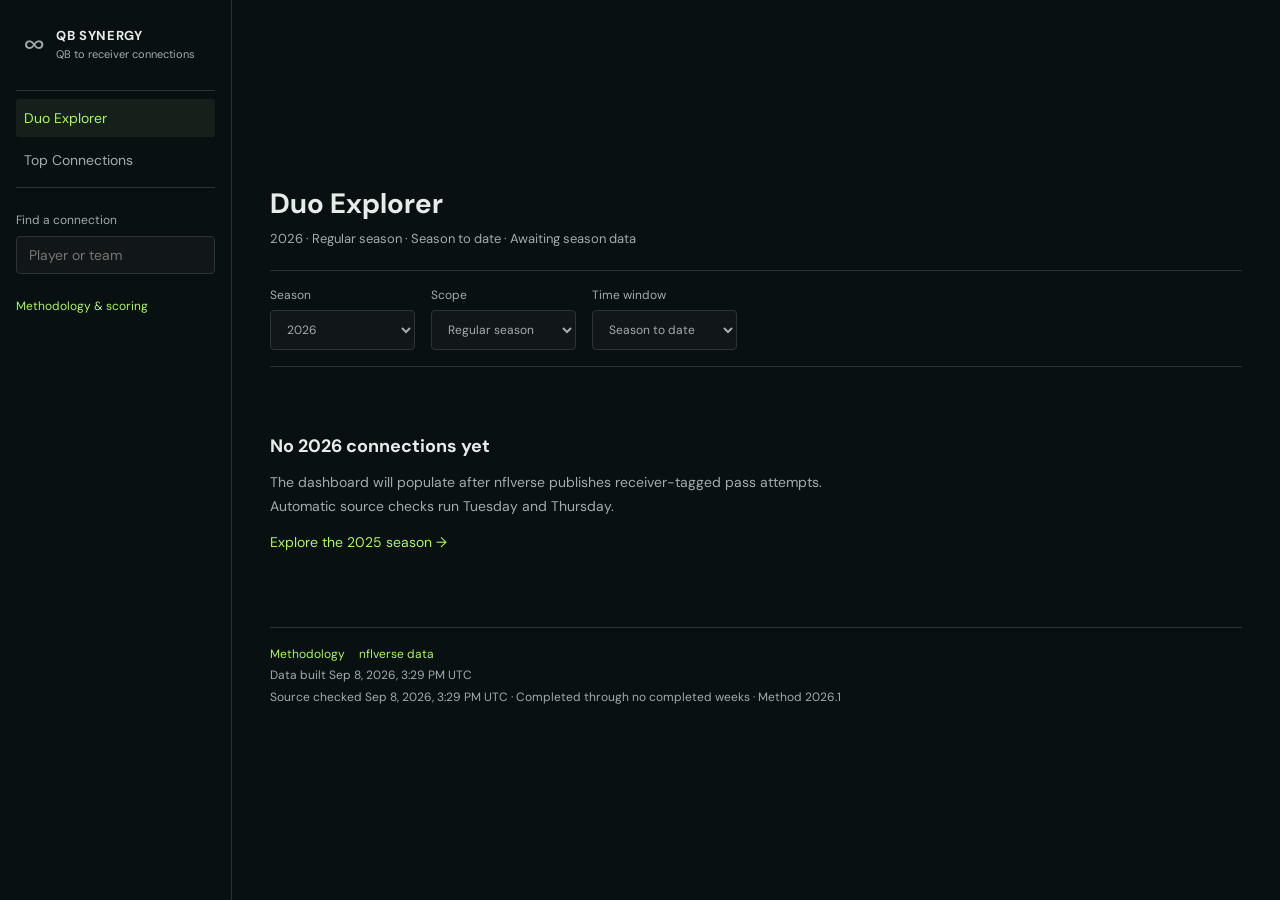
==== qb_synergy_dashboard/index.html @ 5656466b "Add season-aware weekly refresh and improve QB Synergy UI" ====
<!doctype html>
<html lang="en"><head><meta charset="utf-8"><meta name="viewport" content="width=device-width,initial-scale=1">
<title>Duo Explorer &mdash; QB Synergy</title><link rel="icon" href="favicon.svg" type="image/svg+xml">
<link rel="preconnect" href="https://fonts.googleapis.com"><link rel="preconnect" href="https://fonts.gstatic.com" crossorigin>
<link href="https://fonts.googleapis.com/css2?family=DM+Sans:wght@400;500;600;700&family=Oswald:wght@500;600;700&display=swap" rel="stylesheet">
<link rel="stylesheet" href="styles.css"><script src="teams.js" defer></script><script src="score.js" defer></script><script src="app.js" defer></script>
</head><body data-page="explorer"><a class="skip" href="#main">Skip to content</a><div class="app">
<aside class="sidebar"><a class="brand" href="index.html"><span aria-hidden="true">&infin;</span><div><strong>QB SYNERGY</strong><small>QB to receiver connections</small></div></a>
<nav aria-label="Main navigation"><a data-nav="explorer" href="index.html">Duo Explorer</a><a data-nav="rankings" href="top-connections.html">Top Connections</a></nav>
<div class="search"><label for="pairSearch">Find a connection</label><input id="pairSearch" type="search" placeholder="Player or team" autocomplete="off"><div id="searchResults" class="search-results" aria-live="polite"></div></div>
<details id="targetPicker" class="target-picker"><summary>Choose a target <span id="targetCount"></span></summary><div id="pairList"></div></details>
<a class="method-link" id="methodLink" href="methodology.html">Methodology &amp; scoring</a></aside>
<main id="main"><header class="page-header"><h1>Duo Explorer</h1><p id="coverage" aria-live="polite">Loading season data&hellip;</p></header>
<details class="view-controls" id="viewControls"><summary>Season &amp; view</summary><div class="control-fields">
<label>Season<select id="season" aria-label="Season"></select></label>
<label>Scope<select id="scope"><option value="REG">Regular season</option><option value="POST">Playoffs</option><option value="ALL">Combined</option></select></label>
<label>Time window<select id="window"><option value="season">Season to date</option><option value="last4">Last 4 weeks</option></select></label>
</div></details><div id="content" aria-live="polite"><p class="empty">Loading connections&hellip;</p></div>
<footer id="freshness"></footer></main></div>
<dialog id="glossary"><div class="dialog-head"><h2>Stats glossary</h2><button id="closeGlossary" aria-label="Close glossary">Close</button></div><dl id="glossaryList"></dl></dialog>
</body></html>
---- qb_synergy_dashboard/styles.css ----
:root{color-scheme:dark;--bg:#091011;--panel:#111718;--ink:#e8ebec;--muted:#a2acae;--line:#2b3535;--accent:#aaf56a;--purple:#b5a1d8;font-family:'DM Sans',sans-serif;font-size:14px}
*{box-sizing:border-box}body{margin:0;background:var(--bg);color:var(--ink)}a{color:var(--accent);text-decoration:none}a:hover{text-decoration:underline}button,input,select{font:inherit;color:inherit}button,select,input{border:1px solid var(--line);border-radius:4px;background:var(--panel);padding:9px 12px}button,summary,select{cursor:pointer}button:hover{border-color:var(--accent)}input{width:100%}button:focus-visible,a:focus-visible,input:focus-visible,select:focus-visible,summary:focus-visible,[tabindex]:focus-visible{outline:2px solid var(--accent);outline-offset:3px}button,summary,a{touch-action:manipulation}h1,h2,h3,p{margin:0}h1{font-size:28px;line-height:1.2}h2{font-size:18px}h3{font-size:16px}small{font-size:12px}label{display:grid;gap:7px;color:var(--muted);font-size:12px}summary{padding:12px 0;font-weight:600}summary::marker{color:var(--accent)}[hidden]{display:none!important}.skip{position:fixed;left:16px;top:-100px;z-index:100;padding:12px;background:var(--panel)}.skip:focus{top:12px}
.app{display:grid;grid-template-columns:232px minmax(0,1fr);min-height:100vh}.sidebar{border-right:1px solid var(--line);padding:24px 16px;min-width:0}.brand{display:flex;align-items:center;gap:12px;color:var(--ink);margin:0 8px 28px}.brand>span{font-size:29px;color:var(--muted)}.brand strong{font-size:13px;letter-spacing:.05em}.brand small{display:block;color:var(--muted);font-size:11px;margin-top:3px}nav{display:grid;border-block:1px solid var(--line);padding:8px 0;gap:4px}nav a{color:var(--muted);padding:10px 8px;border-radius:3px}nav a[aria-current]{color:var(--accent);background:#16201a}.search{position:relative;margin-top:24px}.search input{margin-top:8px}.search-results{position:absolute;z-index:8;background:var(--panel);width:100%;box-shadow:0 2px 8px #0004}.search-results:not(:empty){border:1px solid var(--line)}.search-hit{border:0;border-radius:0;border-bottom:1px solid var(--line);text-align:left;width:100%;font-size:13px;padding:12px}.search-hit small{display:block;color:var(--muted);margin-top:5px}.target-picker{margin-top:16px}.target-picker summary{font-size:13px}.target-picker summary span{color:var(--muted);font-weight:400}.pair{display:grid;grid-template-columns:30px minmax(0,1fr) 26px;gap:9px;align-items:center;width:100%;text-align:left;border:0;border-bottom:1px solid var(--line);background:transparent;border-radius:0;padding:12px 5px}.pair.active{background:#16201a;box-shadow:inset 2px 0 var(--accent)}.pair img{width:30px;height:34px;object-fit:cover}.pair-name{display:block;overflow:hidden;text-overflow:ellipsis;white-space:nowrap;font-size:13px}.pair small{display:block;color:var(--muted);font-size:11px;margin-top:3px}.pair b{color:var(--accent);text-align:right}.method-link{display:block;margin-top:24px;font-size:12px}
main{padding:28px clamp(20px,3vw,48px) 32px;min-width:0;max-width:1500px;width:100%;margin:auto}.page-header{margin-bottom:20px}.page-header p{color:var(--muted);font-size:13px;line-height:1.6;margin-top:8px}.view-controls{border-block:1px solid var(--line);margin-bottom:24px}.view-controls>summary{font-size:13px}.control-fields{display:flex;gap:16px;padding:0 0 16px;flex-wrap:wrap}.control-fields label{min-width:145px}.control-fields select{min-height:40px}.empty{padding:40px 0;line-height:1.7;color:var(--muted)}.empty h2{color:var(--ink);margin-bottom:10px}.empty a{display:inline-block;margin-top:12px}.muted{color:var(--muted)}footer{border-top:1px solid var(--line);margin-top:32px;padding-top:16px;color:var(--muted);font-size:12px;line-height:1.8}footer a{margin-right:14px}
.duo{border-bottom:1px solid var(--line);padding:0 0 20px;display:grid;grid-template-columns:minmax(0,1fr) 160px minmax(0,1fr);align-items:center;gap:16px}.player{display:flex;gap:14px;align-items:center;min-width:0}.player.receiver{flex-direction:row-reverse;text-align:right}.portrait{width:100px;height:136px;object-fit:cover;object-position:top}.player h2{font-family:'Oswald',sans-serif;font-size:clamp(22px,2.4vw,34px);line-height:1.15;overflow-wrap:anywhere}.player p{color:var(--muted);font-size:12px;line-height:1.6;margin-top:8px}.position{display:block;font:12px 'DM Sans',sans-serif;color:var(--accent);margin-bottom:7px}.score-block{text-align:center}.score-number{font:600 56px/1 'Oswald',sans-serif;color:var(--accent)}.score-number small{font:14px 'DM Sans',sans-serif;color:var(--muted)}.score-label{font-size:12px;margin-top:8px}.score-status{font-size:12px;line-height:1.5;color:var(--muted);margin-top:6px}.score-explanation{border-bottom:1px solid var(--line)}.score-explanation summary{font-size:13px;color:var(--accent)}.score-detail-grid{display:grid;grid-template-columns:repeat(3,1fr);gap:24px;padding:12px 0 20px}.score-detail-grid h3{margin-bottom:12px}.score-detail-grid p{display:flex;justify-content:space-between;gap:12px;font-size:12px;line-height:1.6;margin:7px 0;color:var(--muted)}.score-detail-grid b{color:var(--ink);white-space:nowrap}.score-explanation>p{font-size:12px;color:var(--muted);line-height:1.6;margin-bottom:16px}.trend{padding:20px 0;border-bottom:1px solid var(--line)}.section-head{display:flex;justify-content:space-between;gap:16px;align-items:center;margin-bottom:12px}.section-head p,.section-note{color:var(--muted);font-size:12px;line-height:1.6}.history{width:100%;height:145px;display:block}.history text{fill:var(--muted);font:12px 'DM Sans',sans-serif}.history line{stroke:var(--line)}.history path{stroke:var(--accent);fill:none;stroke-width:2}.history circle{fill:var(--accent);stroke:var(--bg);stroke-width:2}.history circle:focus{stroke:white}.stats-row{display:grid;grid-template-columns:repeat(6,minmax(0,1fr));border-bottom:1px solid var(--line)}.stat{padding:20px 12px;border-right:1px solid var(--line)}.stat:first-child{padding-left:0}.stat:last-child{border:0}.stat b{display:block;font:500 30px 'Oswald',sans-serif}.stat span{display:block;color:var(--muted);font-size:12px;margin-top:4px}.detail-grid{display:grid;grid-template-columns:1fr 1fr;gap:32px;margin-top:28px}.metric{display:grid;grid-template-columns:160px 1fr 90px;align-items:center;gap:12px;padding:14px 0;border-bottom:1px solid var(--line);font-size:13px}.metric-value{text-align:right;font-variant-numeric:tabular-nums}.metric-value small{display:block;color:var(--muted);font-size:11px;margin-top:4px}.track{height:5px;background:var(--line)}.track i{display:block;height:100%;background:var(--accent)}
.feature{display:flex;justify-content:space-between;gap:24px;align-items:center;padding:0 0 20px;border-bottom:1px solid var(--line);margin-bottom:20px}.feature h2{font:500 clamp(22px,2.6vw,34px) 'Oswald',sans-serif;margin-top:6px}.feature p{color:var(--muted);font-size:12px;line-height:1.6}.feature .feature-photos{display:flex;flex:0 0 auto}.feature img{width:76px;height:100px;object-fit:cover;object-position:top}.feature-score{color:var(--accent);font-weight:600}.rank-controls{display:flex;align-items:flex-end;justify-content:space-between;gap:16px;margin:18px 0}.rank-filters{display:flex;flex-wrap:wrap;gap:12px}.rank-filters label{min-width:85px}.rank-filters select{padding:8px}.rank-summary{margin:10px 0;color:var(--muted);font-size:12px}.table-scroll{overflow-x:auto;max-width:100%;overscroll-behavior-inline:contain}.data-table{width:100%;border-collapse:separate;border-spacing:0;font-size:13px;font-variant-numeric:tabular-nums}.data-table th,.data-table td{padding:13px 10px;text-align:right;border-bottom:1px solid var(--line);white-space:nowrap;background:var(--bg)}.data-table th{font-size:11px;color:var(--muted);font-weight:500}.data-table th button{border:0;background:none;padding:4px;color:inherit;font:inherit}.data-table th button.active{color:var(--accent)}.data-table .identity{text-align:left;min-width:215px;max-width:285px}.data-table .rank{width:38px;text-align:left;color:var(--muted);padding-left:0}.connection-button{background:transparent;border:0;padding:0;text-align:left;display:flex;align-items:center;gap:9px;min-height:36px;max-width:270px}.connection-button img{width:28px;height:34px;object-fit:cover}.connection-button span{overflow:hidden;text-overflow:ellipsis}.connection-button small{display:block;color:var(--muted);font-size:11px;margin-top:4px}.data-table .score{color:var(--accent);font-weight:600}.data-table tbody tr:hover td{background:var(--panel)}.tree .identity{min-width:130px}.tree td,.tree th{padding:12px 7px}.tree .connection-button{font-size:12px}.tree tbody tr.selected td{color:var(--accent)}.changes-note{color:var(--muted);font-size:12px;margin-top:12px;line-height:1.6}.chart-grid{display:grid;grid-template-columns:1fr 1fr;gap:24px;margin-top:32px}.chart-panel{border-block:1px solid var(--line)}.chart-panel>summary{font-size:16px}.chart-panel p{font-size:12px;line-height:1.6;color:var(--muted);margin:6px 0}.scatter svg{width:100%;display:block;margin:16px 0}.scatter text{fill:var(--muted);font:11px 'DM Sans',sans-serif}.scatter line{stroke:var(--line)}.scatter .average{stroke:#798781;stroke-dasharray:4 4}.scatter .dot{cursor:pointer;outline:none}.scatter .dot:hover circle,.scatter .dot:focus circle{stroke:var(--ink);stroke-width:3}.chart-readout{min-height:42px;color:var(--ink)!important}.chart-panel button{font-size:12px;margin-bottom:16px}dialog{background:var(--panel);color:var(--ink);border:1px solid var(--line);padding:24px;max-width:600px;width:calc(100% - 32px);max-height:85svh}dialog::backdrop{background:#000a}.dialog-head{display:flex;justify-content:space-between;align-items:center;gap:16px}dialog dl{display:grid;grid-template-columns:1fr 1fr;gap:20px}dialog dt{color:var(--accent);font-weight:600;margin-bottom:6px}dialog dd{margin:0;line-height:1.6;font-size:13px;color:var(--muted)}.methodology{max-width:900px;padding:32px 24px;margin:auto;line-height:1.7}.methodology h1{margin:24px 0 12px}.methodology h2{margin:28px 0 10px}.methodology p,.methodology li{color:var(--muted)}.methodology table{width:100%;border-collapse:collapse}.methodology td{padding:8px;border-bottom:1px solid var(--line)}
@media(min-width:761px){.view-controls>summary{display:none}.control-fields{padding-top:16px}.target-picker>summary{cursor:default}}
@media(max-width:1100px){.portrait{width:70px;height:104px}.duo{grid-template-columns:1fr 120px 1fr}.detail-grid{grid-template-columns:1fr}.metric{grid-template-columns:170px 1fr 100px}.chart-grid{grid-template-columns:1fr}}
@media(max-width:760px){.app{display:block}.sidebar{border:0;border-bottom:1px solid var(--line);padding:16px}.brand{margin:0 0 12px}.brand small{display:none}nav{display:flex;padding:0;border:0;gap:16px}nav a{padding:9px 0;font-size:13px}nav a[aria-current]{background:none}.search{margin-top:12px}.search>label{position:absolute;clip-path:inset(50%);height:1px;width:1px;overflow:hidden}.search input{margin:0;min-height:42px}.target-picker{margin:0}.target-picker summary{padding-bottom:0}.target-picker[open] summary{padding-bottom:12px}#pairList{display:flex;overflow:auto}.pair{min-width:190px}.method-link{display:none}main{padding:20px 16px 28px}.page-header{margin-bottom:12px}h1{font-size:24px}.page-header p{font-size:12px}.view-controls{margin-bottom:20px}.control-fields{gap:12px}.control-fields label{min-width:calc(50% - 6px);flex:1}.control-fields label:last-child{width:100%}.duo{grid-template-columns:minmax(0,1fr) 90px minmax(0,1fr);gap:8px}.player,.player.receiver{display:block;text-align:left}.player.receiver{text-align:right}.portrait{width:58px;height:72px;margin-bottom:8px}.player h2{font-size:22px}.player p{font-size:11px}.position{font-size:11px}.score-number{font-size:42px}.score-number small{font-size:11px}.score-status{font-size:11px}.score-detail-grid{grid-template-columns:1fr;gap:12px}.stats-row{grid-template-columns:repeat(3,1fr)}.stat{padding:14px 10px}.stat:nth-child(3){border-right:0}.stat:nth-child(-n+3){border-bottom:1px solid var(--line)}.stat:nth-child(4){padding-left:0}.stat b{font-size:26px}.metric{grid-template-columns:120px minmax(35px,1fr) 75px;gap:10px;font-size:12px}.feature{gap:12px}.feature h2{font-size:24px}.feature .feature-photos{display:none}.rank-controls{align-items:stretch;flex-direction:column}.rank-filters{display:grid;grid-template-columns:1fr 1fr;gap:12px}.rank-filters label{min-width:0}.rank-controls>button{align-self:flex-start}.data-table th,.data-table td{padding:12px 8px}.leaderboard{min-width:790px}.leaderboard .rank{position:sticky;left:0;z-index:2;width:32px;min-width:32px;padding-left:4px}.leaderboard .identity{position:sticky;left:32px;z-index:2;min-width:154px;max-width:154px;width:154px}.leaderboard .score{position:sticky;left:186px;z-index:2;min-width:52px;box-shadow:1px 0 var(--line)}.leaderboard .connection-button{max-width:138px;white-space:normal;font-size:12px}.leaderboard .connection-button img{display:none}.tree .identity{min-width:120px}.tree{min-width:440px}.history{height:135px}.section-head{align-items:flex-start}.section-head p{text-align:right}.chart-grid{margin-top:24px}dialog dl{grid-template-columns:1fr}footer{font-size:11px}}
.rank-controls{display:block}.rank-control-body{display:flex;align-items:end;justify-content:space-between;gap:16px}.rank-controls>summary{font-size:13px}
.detail-grid>section{min-width:0}
@media(min-width:761px){.rank-controls>summary{display:none}}
@media(max-width:760px){.rank-controls{border-block:1px solid var(--line);margin:12px 0}.rank-control-body{display:flex;flex-direction:column;align-items:stretch;padding-bottom:16px}.rank-control-body>button{align-self:flex-start}.trend>.section-head h2{white-space:nowrap;font-size:16px}.trend>.section-head p{font-size:11px}.player h2{font-size:21px}}
@media(prefers-reduced-motion:no-preference){button,a,input,select{transition:background .15s,border-color .15s,color .15s}}
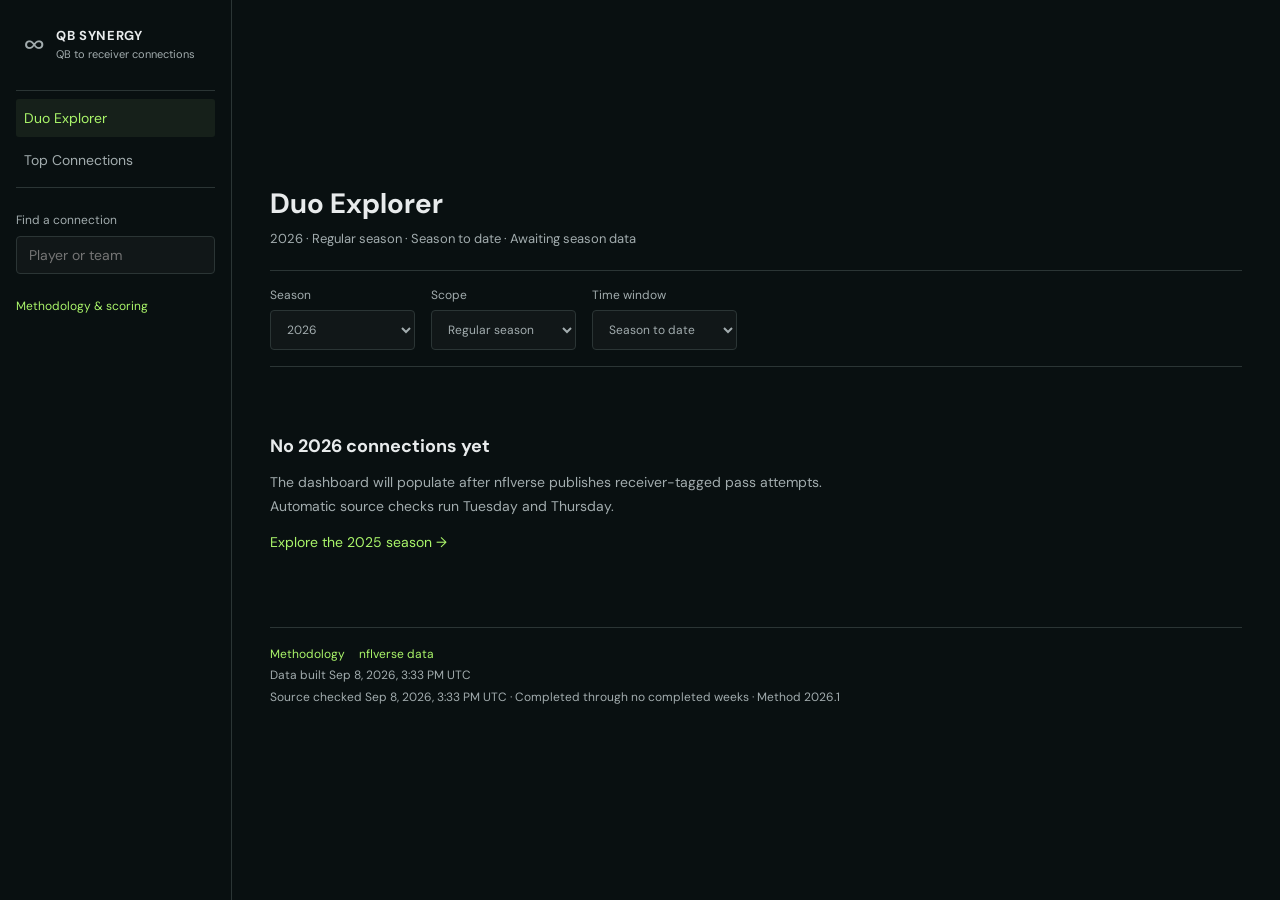
==== commit 4665a730: "Fix team search aliases and abbreviation matching" ====
--- a/qb_synergy_dashboard/index.html
+++ b/qb_synergy_dashboard/index.html
@@ -3,7 +3,7 @@
 <title>Duo Explorer &mdash; QB Synergy</title><link rel="icon" href="favicon.svg" type="image/svg+xml">
 <link rel="preconnect" href="https://fonts.googleapis.com"><link rel="preconnect" href="https://fonts.gstatic.com" crossorigin>
 <link href="https://fonts.googleapis.com/css2?family=DM+Sans:wght@400;500;600;700&family=Oswald:wght@500;600;700&display=swap" rel="stylesheet">
-<link rel="stylesheet" href="styles.css"><script src="teams.js" defer></script><script src="score.js" defer></script><script src="app.js" defer></script>
+<link rel="stylesheet" href="styles.css"><script src="teams.js" defer></script><script src="score.js" defer></script><script src="search.js" defer></script><script src="app.js" defer></script>
 </head><body data-page="explorer"><a class="skip" href="#main">Skip to content</a><div class="app">
 <aside class="sidebar"><a class="brand" href="index.html"><span aria-hidden="true">&infin;</span><div><strong>QB SYNERGY</strong><small>QB to receiver connections</small></div></a>
 <nav aria-label="Main navigation"><a data-nav="explorer" href="index.html">Duo Explorer</a><a data-nav="rankings" href="top-connections.html">Top Connections</a></nav>
@@ -18,4 +18,4 @@
 </div></details><div id="content" aria-live="polite"><p class="empty">Loading connections&hellip;</p></div>
 <footer id="freshness"></footer></main></div>
 <dialog id="glossary"><div class="dialog-head"><h2>Stats glossary</h2><button id="closeGlossary" aria-label="Close glossary">Close</button></div><dl id="glossaryList"></dl></dialog>
-</body></html>+</body></html>
--- a/qb_synergy_dashboard/styles.css
+++ b/qb_synergy_dashboard/styles.css
@@ -9,6 +9,9 @@
 @media(max-width:760px){.app{display:block}.sidebar{border:0;border-bottom:1px solid var(--line);padding:16px}.brand{margin:0 0 12px}.brand small{display:none}nav{display:flex;padding:0;border:0;gap:16px}nav a{padding:9px 0;font-size:13px}nav a[aria-current]{background:none}.search{margin-top:12px}.search>label{position:absolute;clip-path:inset(50%);height:1px;width:1px;overflow:hidden}.search input{margin:0;min-height:42px}.target-picker{margin:0}.target-picker summary{padding-bottom:0}.target-picker[open] summary{padding-bottom:12px}#pairList{display:flex;overflow:auto}.pair{min-width:190px}.method-link{display:none}main{padding:20px 16px 28px}.page-header{margin-bottom:12px}h1{font-size:24px}.page-header p{font-size:12px}.view-controls{margin-bottom:20px}.control-fields{gap:12px}.control-fields label{min-width:calc(50% - 6px);flex:1}.control-fields label:last-child{width:100%}.duo{grid-template-columns:minmax(0,1fr) 90px minmax(0,1fr);gap:8px}.player,.player.receiver{display:block;text-align:left}.player.receiver{text-align:right}.portrait{width:58px;height:72px;margin-bottom:8px}.player h2{font-size:22px}.player p{font-size:11px}.position{font-size:11px}.score-number{font-size:42px}.score-number small{font-size:11px}.score-status{font-size:11px}.score-detail-grid{grid-template-columns:1fr;gap:12px}.stats-row{grid-template-columns:repeat(3,1fr)}.stat{padding:14px 10px}.stat:nth-child(3){border-right:0}.stat:nth-child(-n+3){border-bottom:1px solid var(--line)}.stat:nth-child(4){padding-left:0}.stat b{font-size:26px}.metric{grid-template-columns:120px minmax(35px,1fr) 75px;gap:10px;font-size:12px}.feature{gap:12px}.feature h2{font-size:24px}.feature .feature-photos{display:none}.rank-controls{align-items:stretch;flex-direction:column}.rank-filters{display:grid;grid-template-columns:1fr 1fr;gap:12px}.rank-filters label{min-width:0}.rank-controls>button{align-self:flex-start}.data-table th,.data-table td{padding:12px 8px}.leaderboard{min-width:790px}.leaderboard .rank{position:sticky;left:0;z-index:2;width:32px;min-width:32px;padding-left:4px}.leaderboard .identity{position:sticky;left:32px;z-index:2;min-width:154px;max-width:154px;width:154px}.leaderboard .score{position:sticky;left:186px;z-index:2;min-width:52px;box-shadow:1px 0 var(--line)}.leaderboard .connection-button{max-width:138px;white-space:normal;font-size:12px}.leaderboard .connection-button img{display:none}.tree .identity{min-width:120px}.tree{min-width:440px}.history{height:135px}.section-head{align-items:flex-start}.section-head p{text-align:right}.chart-grid{margin-top:24px}dialog dl{grid-template-columns:1fr}footer{font-size:11px}}
 .rank-controls{display:block}.rank-control-body{display:flex;align-items:end;justify-content:space-between;gap:16px}.rank-controls>summary{font-size:13px}
 .detail-grid>section{min-width:0}
+.score-ring{--score-progress:0%;position:relative;width:108px;height:108px;padding:0;margin:auto;border:0;border-radius:50%;display:grid;place-items:center;background:conic-gradient(var(--score-color) var(--score-progress),var(--line) 0);box-shadow:0 0 0 1px var(--line)}.score-ring-inner{width:88px;height:88px;background:var(--panel);border-radius:50%;display:flex;flex-direction:column;justify-content:center;align-items:center}.score-ring .score-number{font-size:38px;line-height:1;color:var(--score-color)}.score-ring .score-caption{font-size:10px;color:var(--muted);margin-top:4px}.score-ring:focus-visible{outline-offset:5px}
+@media(max-width:760px){.score-ring{width:82px;height:82px}.score-ring-inner{width:66px;height:66px}.score-ring .score-number{font-size:29px}.score-ring .score-caption{font-size:9px}}
+@media(prefers-reduced-motion:no-preference){.score-ring.is-loading{animation:score-arrive 1.25s cubic-bezier(.16,.9,.25,1) both}@keyframes score-arrive{0%{opacity:0;transform:scale(.58) rotate(-80deg);filter:blur(4px)}65%{opacity:1;transform:scale(1.08) rotate(7deg);filter:none}100%{opacity:1;transform:scale(1) rotate(0);filter:none}}}
 @media(min-width:761px){.rank-controls>summary{display:none}}
 @media(max-width:760px){.rank-controls{border-block:1px solid var(--line);margin:12px 0}.rank-control-body{display:flex;flex-direction:column;align-items:stretch;padding-bottom:16px}.rank-control-body>button{align-self:flex-start}.trend>.section-head h2{white-space:nowrap;font-size:16px}.trend>.section-head p{font-size:11px}.player h2{font-size:21px}}
 @media(prefers-reduced-motion:no-preference){button,a,input,select{transition:background .15s,border-color .15s,color .15s}}
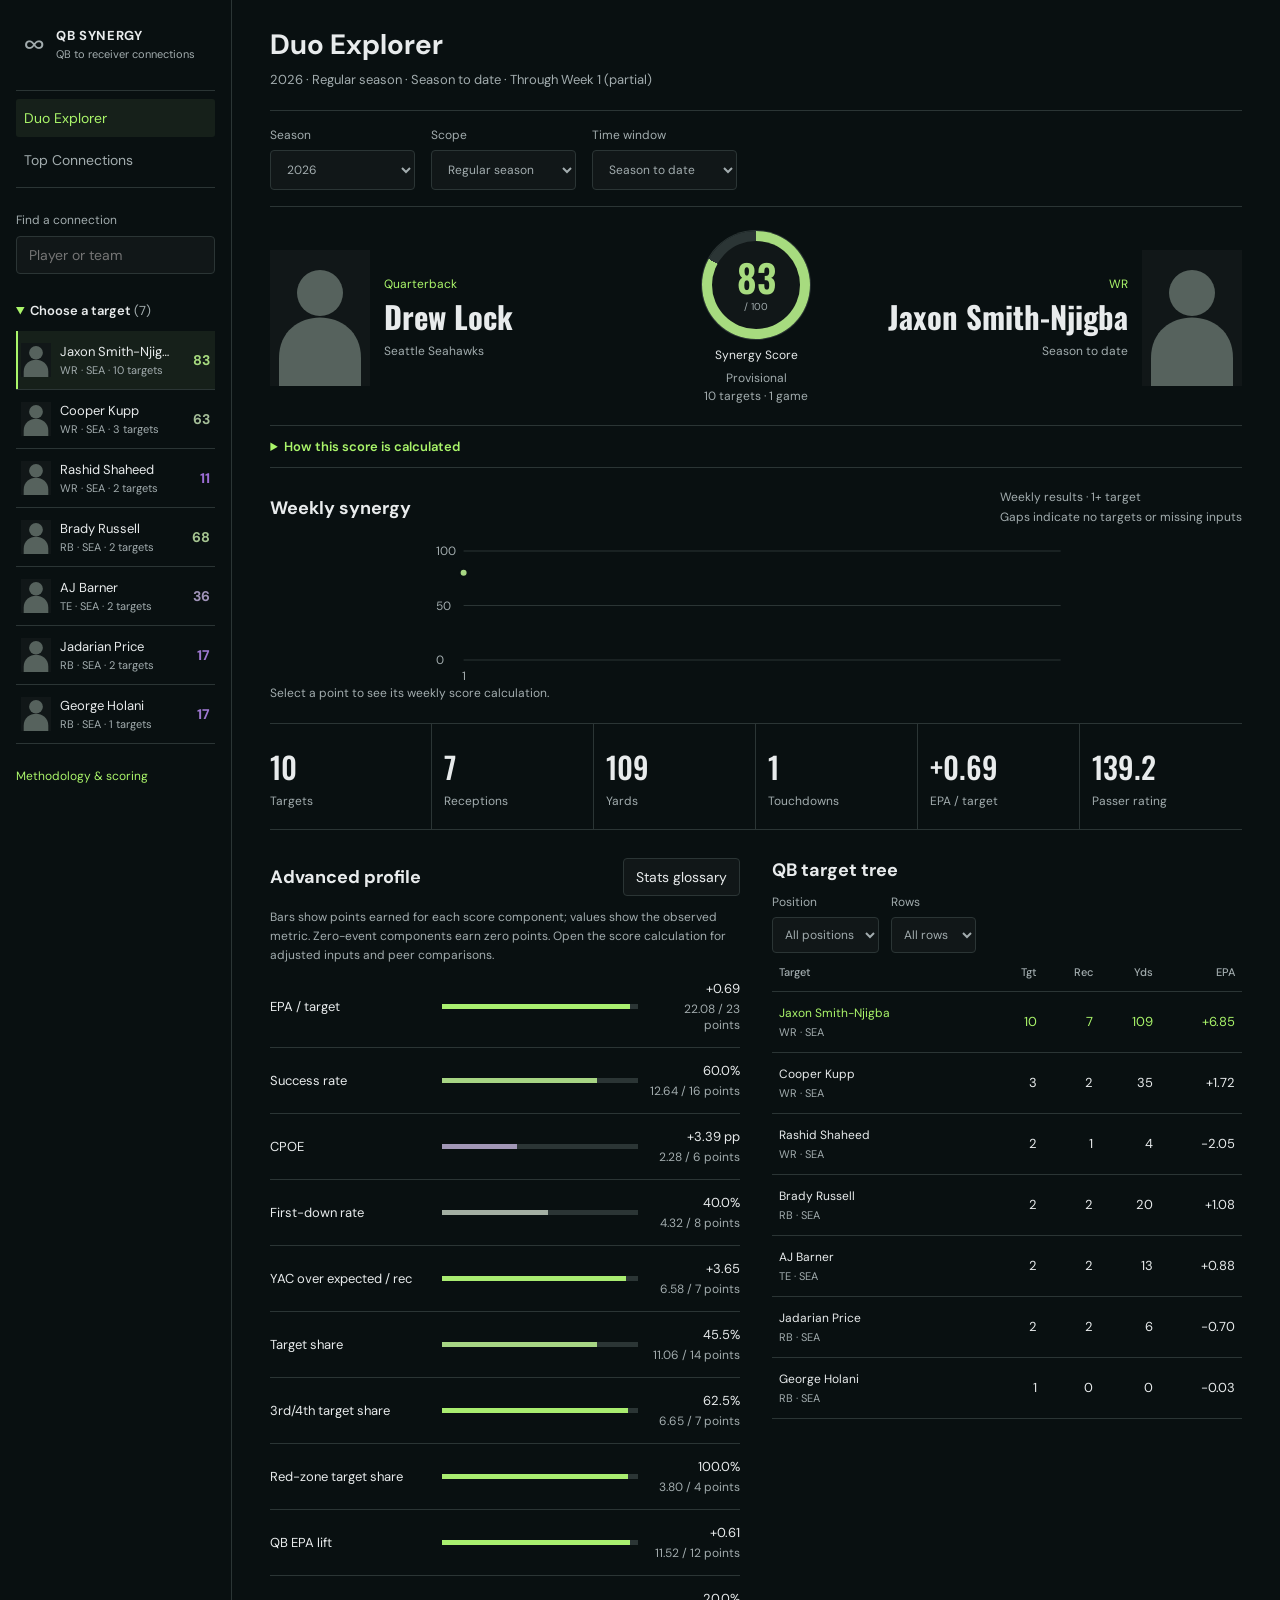
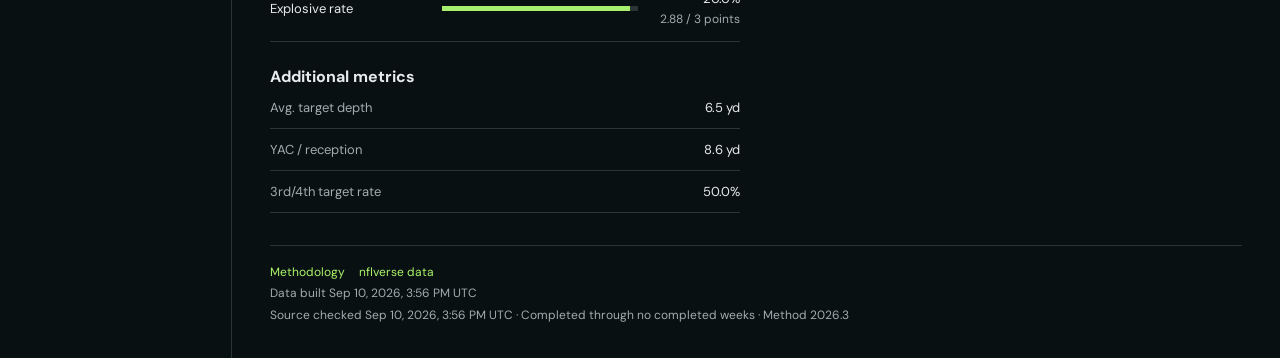
==== commit 57927baf: "Correct synergy scoring across categories and position groups" ====
--- a/qb_synergy_dashboard/index.html
+++ b/qb_synergy_dashboard/index.html
@@ -3,7 +3,7 @@
 <title>Duo Explorer &mdash; QB Synergy</title><link rel="icon" href="favicon.svg" type="image/svg+xml">
 <link rel="preconnect" href="https://fonts.googleapis.com"><link rel="preconnect" href="https://fonts.gstatic.com" crossorigin>
 <link href="https://fonts.googleapis.com/css2?family=DM+Sans:wght@400;500;600;700&family=Oswald:wght@500;600;700&display=swap" rel="stylesheet">
-<link rel="stylesheet" href="styles.css"><script src="teams.js" defer></script><script src="score.js" defer></script><script src="search.js" defer></script><script src="app.js" defer></script>
+<link rel="stylesheet" href="styles.css?v=2026.3"><script src="teams.js" defer></script><script src="score.js?v=2026.3" defer></script><script src="search.js" defer></script><script src="app.js?v=2026.3" defer></script>
 </head><body data-page="explorer"><a class="skip" href="#main">Skip to content</a><div class="app">
 <aside class="sidebar"><a class="brand" href="index.html"><span aria-hidden="true">&infin;</span><div><strong>QB SYNERGY</strong><small>QB to receiver connections</small></div></a>
 <nav aria-label="Main navigation"><a data-nav="explorer" href="index.html">Duo Explorer</a><a data-nav="rankings" href="top-connections.html">Top Connections</a></nav>
--- a/qb_synergy_dashboard/styles.css
+++ b/qb_synergy_dashboard/styles.css
@@ -9,6 +9,10 @@
 @media(max-width:760px){.app{display:block}.sidebar{border:0;border-bottom:1px solid var(--line);padding:16px}.brand{margin:0 0 12px}.brand small{display:none}nav{display:flex;padding:0;border:0;gap:16px}nav a{padding:9px 0;font-size:13px}nav a[aria-current]{background:none}.search{margin-top:12px}.search>label{position:absolute;clip-path:inset(50%);height:1px;width:1px;overflow:hidden}.search input{margin:0;min-height:42px}.target-picker{margin:0}.target-picker summary{padding-bottom:0}.target-picker[open] summary{padding-bottom:12px}#pairList{display:flex;overflow:auto}.pair{min-width:190px}.method-link{display:none}main{padding:20px 16px 28px}.page-header{margin-bottom:12px}h1{font-size:24px}.page-header p{font-size:12px}.view-controls{margin-bottom:20px}.control-fields{gap:12px}.control-fields label{min-width:calc(50% - 6px);flex:1}.control-fields label:last-child{width:100%}.duo{grid-template-columns:minmax(0,1fr) 90px minmax(0,1fr);gap:8px}.player,.player.receiver{display:block;text-align:left}.player.receiver{text-align:right}.portrait{width:58px;height:72px;margin-bottom:8px}.player h2{font-size:22px}.player p{font-size:11px}.position{font-size:11px}.score-number{font-size:42px}.score-number small{font-size:11px}.score-status{font-size:11px}.score-detail-grid{grid-template-columns:1fr;gap:12px}.stats-row{grid-template-columns:repeat(3,1fr)}.stat{padding:14px 10px}.stat:nth-child(3){border-right:0}.stat:nth-child(-n+3){border-bottom:1px solid var(--line)}.stat:nth-child(4){padding-left:0}.stat b{font-size:26px}.metric{grid-template-columns:120px minmax(35px,1fr) 75px;gap:10px;font-size:12px}.feature{gap:12px}.feature h2{font-size:24px}.feature .feature-photos{display:none}.rank-controls{align-items:stretch;flex-direction:column}.rank-filters{display:grid;grid-template-columns:1fr 1fr;gap:12px}.rank-filters label{min-width:0}.rank-controls>button{align-self:flex-start}.data-table th,.data-table td{padding:12px 8px}.leaderboard{min-width:790px}.leaderboard .rank{position:sticky;left:0;z-index:2;width:32px;min-width:32px;padding-left:4px}.leaderboard .identity{position:sticky;left:32px;z-index:2;min-width:154px;max-width:154px;width:154px}.leaderboard .score{position:sticky;left:186px;z-index:2;min-width:52px;box-shadow:1px 0 var(--line)}.leaderboard .connection-button{max-width:138px;white-space:normal;font-size:12px}.leaderboard .connection-button img{display:none}.tree .identity{min-width:120px}.tree{min-width:440px}.history{height:135px}.section-head{align-items:flex-start}.section-head p{text-align:right}.chart-grid{margin-top:24px}dialog dl{grid-template-columns:1fr}footer{font-size:11px}}
 .rank-controls{display:block}.rank-control-body{display:flex;align-items:end;justify-content:space-between;gap:16px}.rank-controls>summary{font-size:13px}
 .detail-grid>section{min-width:0}
+.score-detail-grid p{align-items:flex-start;font-size:13px}.score-detail-grid p>span{min-width:0}.score-detail-grid p small,.score-penalties small{display:block;font-size:12px;line-height:1.6;margin-top:5px;color:var(--muted)}.raw-profile-heading{margin-top:24px}.raw-metric{display:flex;justify-content:space-between;gap:16px;padding:12px 0;border-bottom:1px solid var(--line);color:var(--muted);font-size:13px}.raw-metric b{color:var(--ink);font-weight:400;font-variant-numeric:tabular-nums}.metric-value small{font-size:12px}
+.weekly-score-detail>.section-head strong,.score-equation strong{white-space:nowrap}
+.history .history-hit{fill:transparent;stroke:transparent;stroke-width:12;vector-effect:non-scaling-stroke;pointer-events:all}.history .history-marker{pointer-events:none}.history-point{cursor:pointer;outline:none}.history-point:focus .history-marker,.history-point:hover .history-marker,.history-point[aria-expanded="true"] .history-marker{stroke:var(--ink);stroke-width:3;r:6px}.weekly-score-detail{border-top:1px solid var(--line);margin-top:20px;padding-top:20px}.weekly-score-detail>.section-head{align-items:flex-start}.weekly-score-detail>.section-head p{margin-top:7px;text-align:left}.weekly-score-detail button{flex:0 0 auto;min-height:40px}.score-detail-grid h3 span{display:block;margin-top:5px;color:var(--muted);font-size:12px;font-weight:400}.score-penalties{display:flex;gap:24px;flex-wrap:wrap}.score-penalties p,.score-context{font-size:12px;line-height:1.65;color:var(--muted)}.score-penalties b{color:var(--ink);margin-left:8px}.score-equation{font-size:14px;line-height:1.7;margin:14px 0!important;color:var(--ink)!important}.score-equation span{color:var(--muted);font-size:12px}.score-context{margin-bottom:12px}.weekly-score-detail .score-detail-grid{padding-bottom:14px}
+@media(max-width:760px){.weekly-score-detail h2{font-size:17px}.weekly-score-detail .score-detail-grid{gap:18px}.score-penalties{display:grid;gap:8px}.weekly-score-detail .score-detail-grid p{font-size:12px}}
 .score-ring{--score-progress:0%;position:relative;width:108px;height:108px;padding:0;margin:auto;border:0;border-radius:50%;display:grid;place-items:center;background:conic-gradient(var(--score-color) var(--score-progress),var(--line) 0);box-shadow:0 0 0 1px var(--line)}.score-ring-inner{width:88px;height:88px;background:var(--panel);border-radius:50%;display:flex;flex-direction:column;justify-content:center;align-items:center}.score-ring .score-number{font-size:38px;line-height:1;color:var(--score-color)}.score-ring .score-caption{font-size:10px;color:var(--muted);margin-top:4px}.score-ring:focus-visible{outline-offset:5px}
 @media(max-width:760px){.score-ring{width:82px;height:82px}.score-ring-inner{width:66px;height:66px}.score-ring .score-number{font-size:29px}.score-ring .score-caption{font-size:9px}}
 @media(prefers-reduced-motion:no-preference){.score-ring.is-loading{animation:score-arrive 1.25s cubic-bezier(.16,.9,.25,1) both}@keyframes score-arrive{0%{opacity:0;transform:scale(.58) rotate(-80deg);filter:blur(4px)}65%{opacity:1;transform:scale(1.08) rotate(7deg);filter:none}100%{opacity:1;transform:scale(1) rotate(0);filter:none}}}
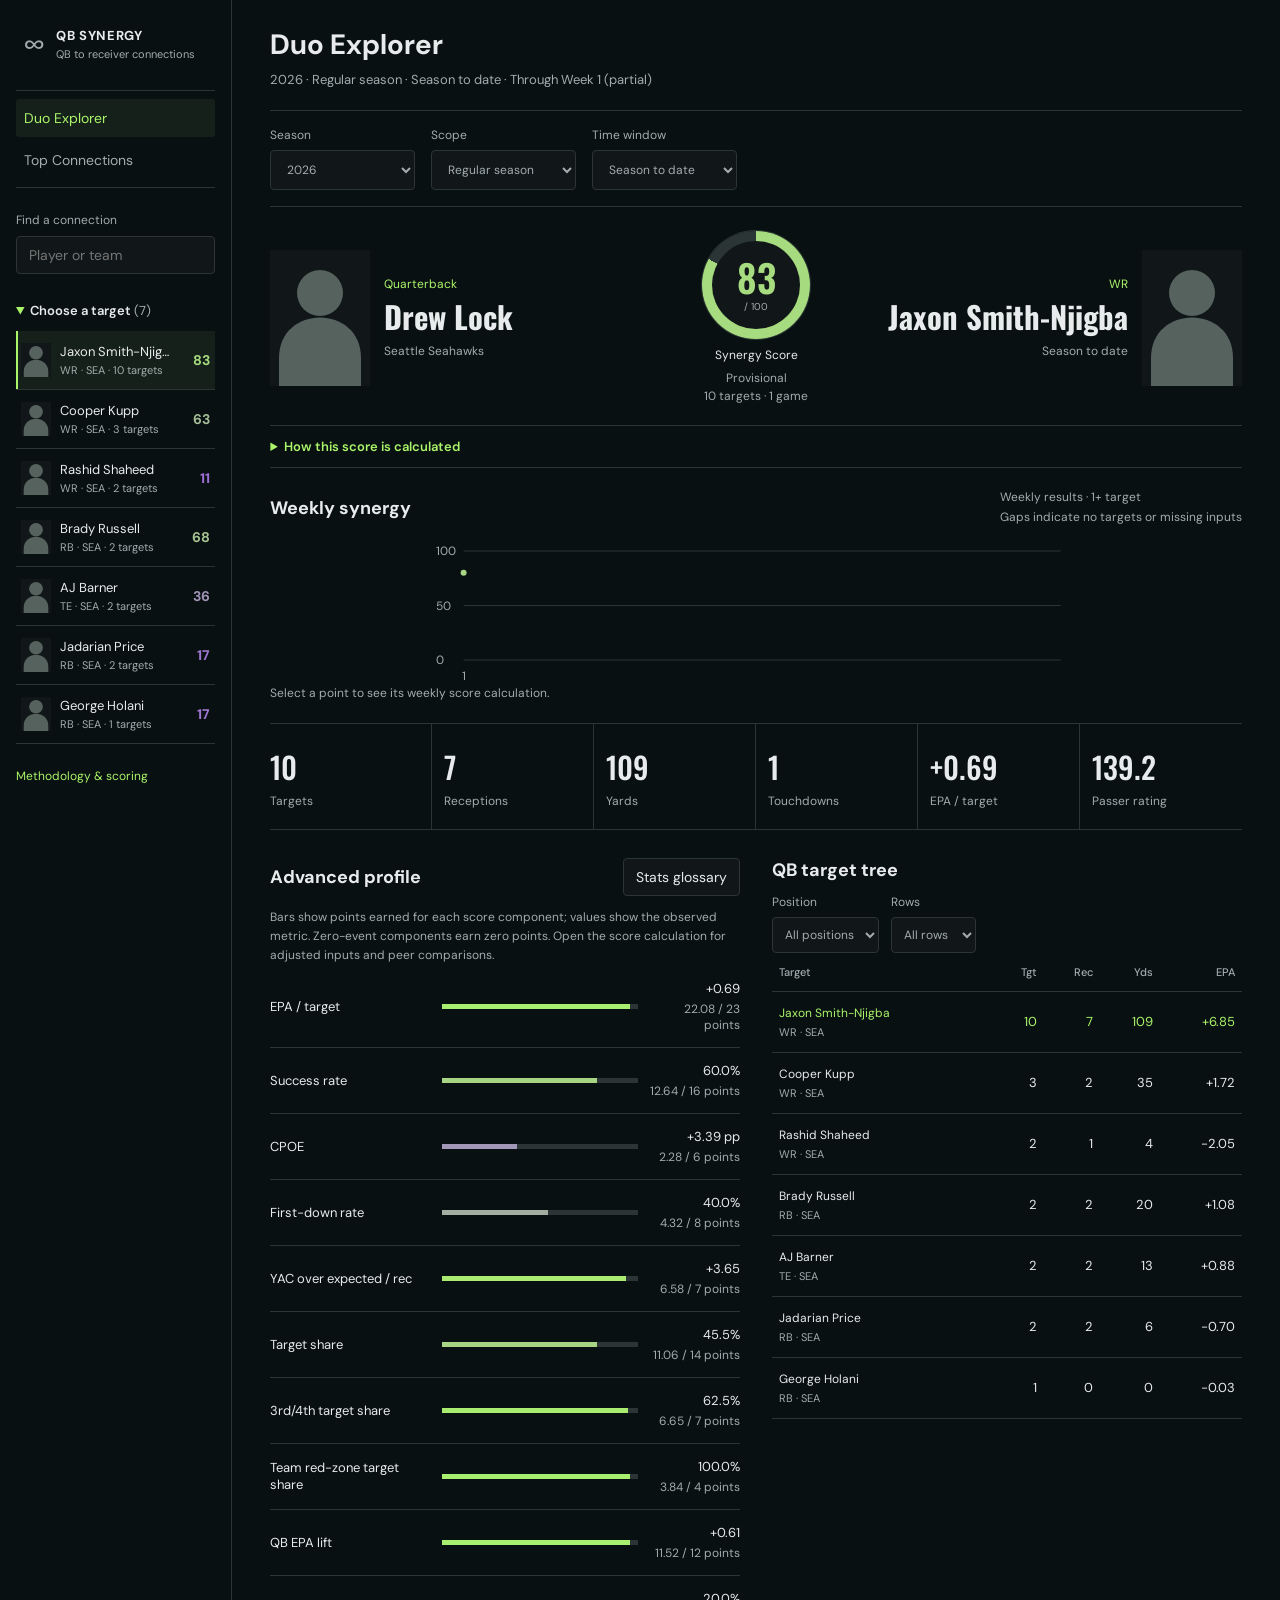
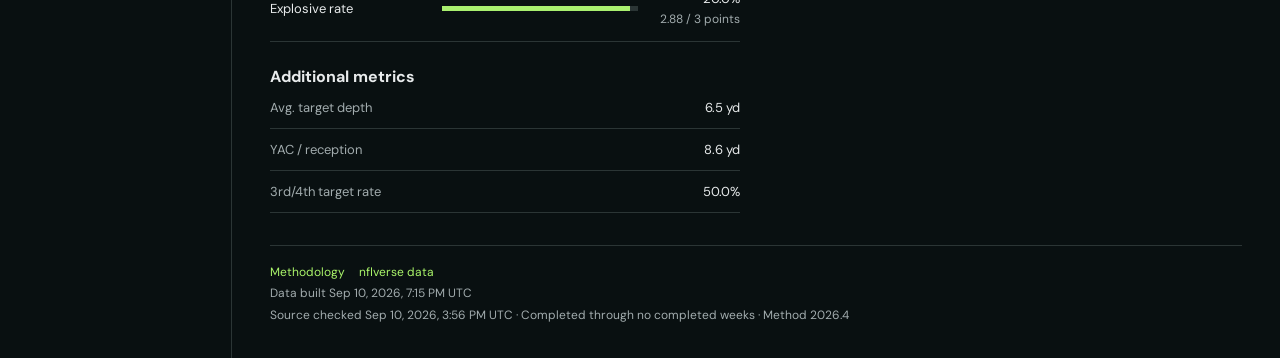
==== commit 9af389ca: "Use all team red-zone targets for connection share" ====
--- a/qb_synergy_dashboard/index.html
+++ b/qb_synergy_dashboard/index.html
@@ -3,7 +3,7 @@
 <title>Duo Explorer &mdash; QB Synergy</title><link rel="icon" href="favicon.svg" type="image/svg+xml">
 <link rel="preconnect" href="https://fonts.googleapis.com"><link rel="preconnect" href="https://fonts.gstatic.com" crossorigin>
 <link href="https://fonts.googleapis.com/css2?family=DM+Sans:wght@400;500;600;700&family=Oswald:wght@500;600;700&display=swap" rel="stylesheet">
-<link rel="stylesheet" href="styles.css?v=2026.3"><script src="teams.js" defer></script><script src="score.js?v=2026.3" defer></script><script src="search.js" defer></script><script src="app.js?v=2026.3" defer></script>
+<link rel="stylesheet" href="styles.css?v=2026.4"><script src="teams.js" defer></script><script src="score.js?v=2026.4" defer></script><script src="search.js" defer></script><script src="app.js?v=2026.4" defer></script>
 </head><body data-page="explorer"><a class="skip" href="#main">Skip to content</a><div class="app">
 <aside class="sidebar"><a class="brand" href="index.html"><span aria-hidden="true">&infin;</span><div><strong>QB SYNERGY</strong><small>QB to receiver connections</small></div></a>
 <nav aria-label="Main navigation"><a data-nav="explorer" href="index.html">Duo Explorer</a><a data-nav="rankings" href="top-connections.html">Top Connections</a></nav>
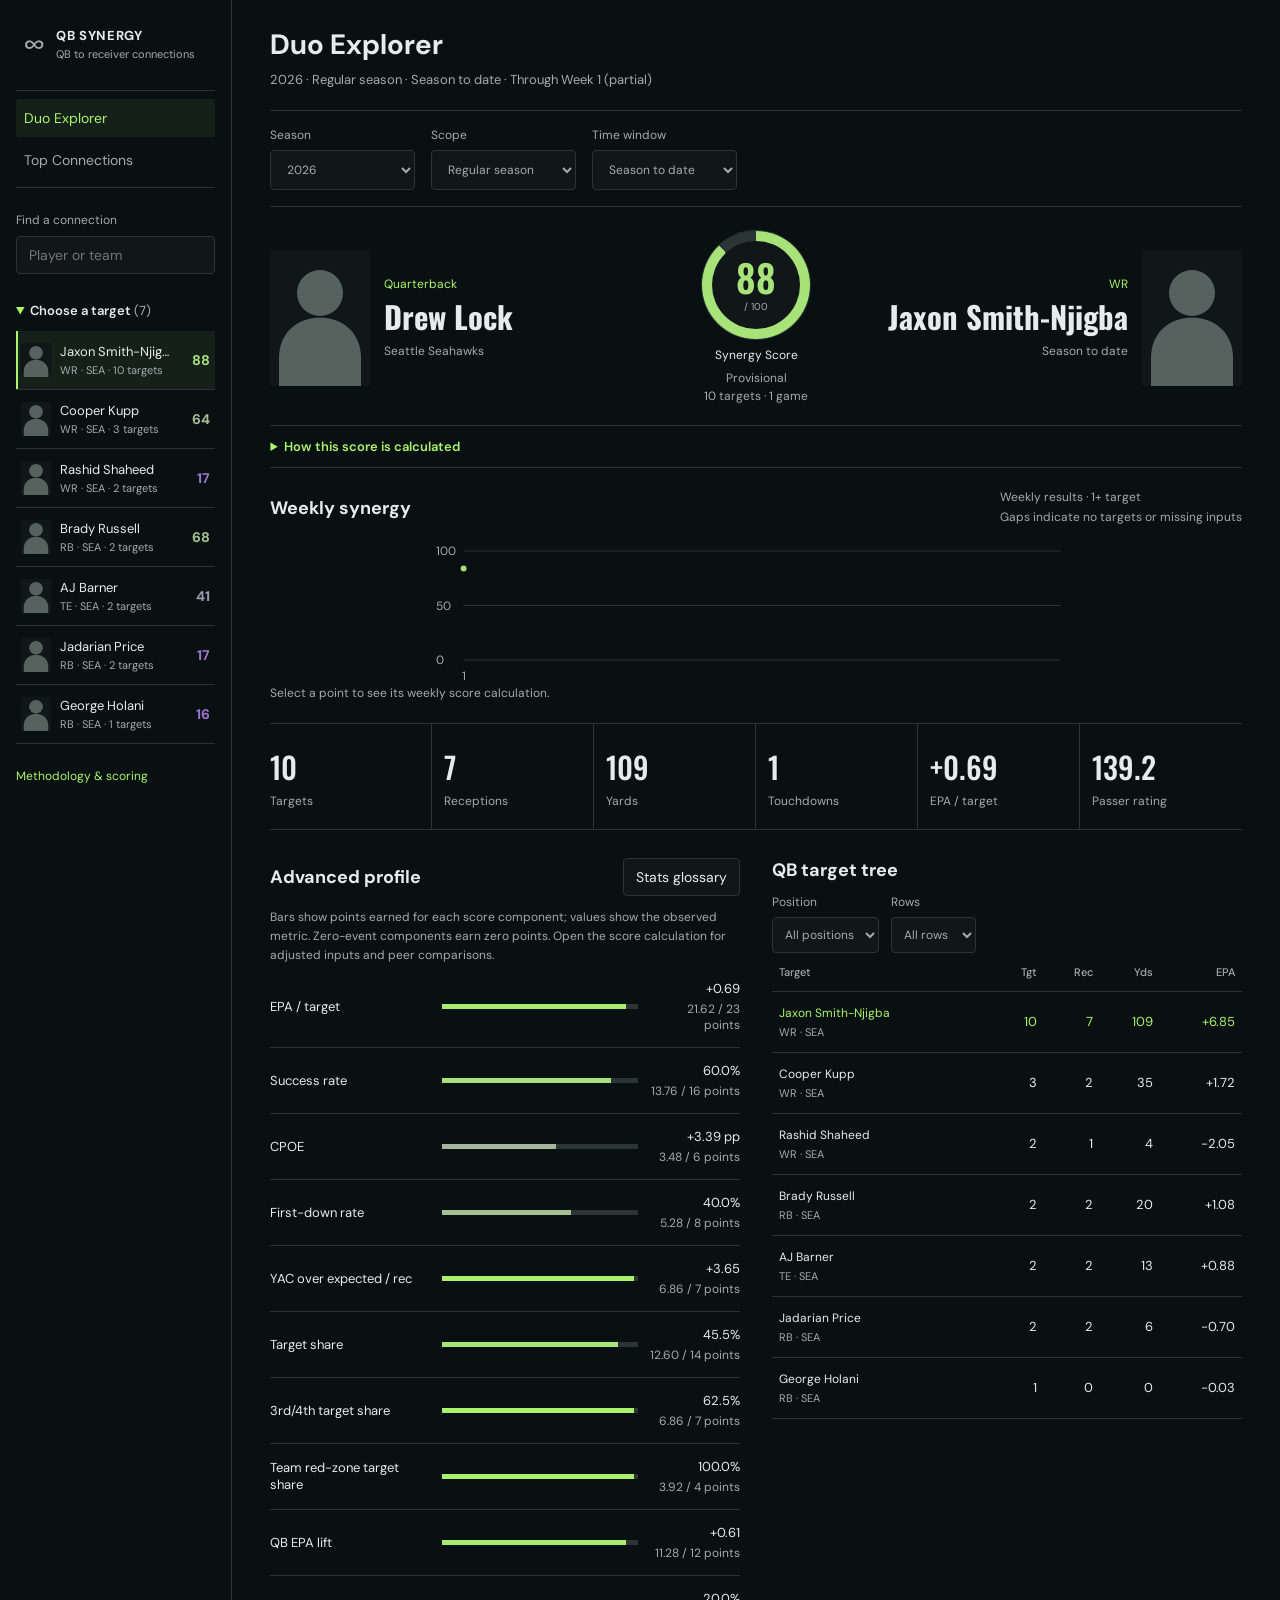
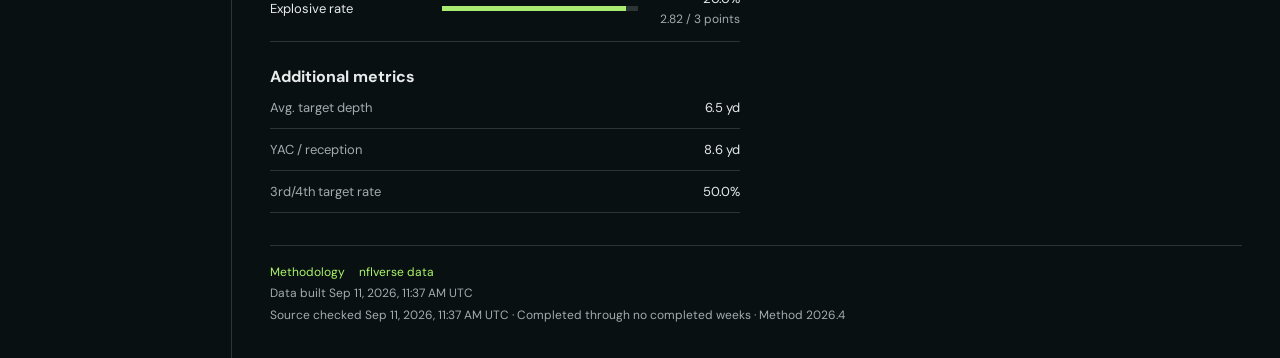
==== commit 1cbf0602: "Enlarge leading connection and player headshots" ====
--- a/qb_synergy_dashboard/index.html
+++ b/qb_synergy_dashboard/index.html
@@ -3,7 +3,7 @@
 <title>Duo Explorer &mdash; QB Synergy</title><link rel="icon" href="favicon.svg" type="image/svg+xml">
 <link rel="preconnect" href="https://fonts.googleapis.com"><link rel="preconnect" href="https://fonts.gstatic.com" crossorigin>
 <link href="https://fonts.googleapis.com/css2?family=DM+Sans:wght@400;500;600;700&family=Oswald:wght@500;600;700&display=swap" rel="stylesheet">
-<link rel="stylesheet" href="styles.css?v=2026.4"><script src="teams.js" defer></script><script src="score.js?v=2026.4" defer></script><script src="search.js" defer></script><script src="app.js?v=2026.4" defer></script>
+<link rel="stylesheet" href="styles.css?v=2026.4.1"><script src="teams.js" defer></script><script src="score.js?v=2026.4" defer></script><script src="search.js" defer></script><script src="app.js?v=2026.4" defer></script>
 </head><body data-page="explorer"><a class="skip" href="#main">Skip to content</a><div class="app">
 <aside class="sidebar"><a class="brand" href="index.html"><span aria-hidden="true">&infin;</span><div><strong>QB SYNERGY</strong><small>QB to receiver connections</small></div></a>
 <nav aria-label="Main navigation"><a data-nav="explorer" href="index.html">Duo Explorer</a><a data-nav="rankings" href="top-connections.html">Top Connections</a></nav>
--- a/qb_synergy_dashboard/styles.css
+++ b/qb_synergy_dashboard/styles.css
@@ -3,10 +3,17 @@
 .app{display:grid;grid-template-columns:232px minmax(0,1fr);min-height:100vh}.sidebar{border-right:1px solid var(--line);padding:24px 16px;min-width:0}.brand{display:flex;align-items:center;gap:12px;color:var(--ink);margin:0 8px 28px}.brand>span{font-size:29px;color:var(--muted)}.brand strong{font-size:13px;letter-spacing:.05em}.brand small{display:block;color:var(--muted);font-size:11px;margin-top:3px}nav{display:grid;border-block:1px solid var(--line);padding:8px 0;gap:4px}nav a{color:var(--muted);padding:10px 8px;border-radius:3px}nav a[aria-current]{color:var(--accent);background:#16201a}.search{position:relative;margin-top:24px}.search input{margin-top:8px}.search-results{position:absolute;z-index:8;background:var(--panel);width:100%;box-shadow:0 2px 8px #0004}.search-results:not(:empty){border:1px solid var(--line)}.search-hit{border:0;border-radius:0;border-bottom:1px solid var(--line);text-align:left;width:100%;font-size:13px;padding:12px}.search-hit small{display:block;color:var(--muted);margin-top:5px}.target-picker{margin-top:16px}.target-picker summary{font-size:13px}.target-picker summary span{color:var(--muted);font-weight:400}.pair{display:grid;grid-template-columns:30px minmax(0,1fr) 26px;gap:9px;align-items:center;width:100%;text-align:left;border:0;border-bottom:1px solid var(--line);background:transparent;border-radius:0;padding:12px 5px}.pair.active{background:#16201a;box-shadow:inset 2px 0 var(--accent)}.pair img{width:30px;height:34px;object-fit:cover}.pair-name{display:block;overflow:hidden;text-overflow:ellipsis;white-space:nowrap;font-size:13px}.pair small{display:block;color:var(--muted);font-size:11px;margin-top:3px}.pair b{color:var(--accent);text-align:right}.method-link{display:block;margin-top:24px;font-size:12px}
 main{padding:28px clamp(20px,3vw,48px) 32px;min-width:0;max-width:1500px;width:100%;margin:auto}.page-header{margin-bottom:20px}.page-header p{color:var(--muted);font-size:13px;line-height:1.6;margin-top:8px}.view-controls{border-block:1px solid var(--line);margin-bottom:24px}.view-controls>summary{font-size:13px}.control-fields{display:flex;gap:16px;padding:0 0 16px;flex-wrap:wrap}.control-fields label{min-width:145px}.control-fields select{min-height:40px}.empty{padding:40px 0;line-height:1.7;color:var(--muted)}.empty h2{color:var(--ink);margin-bottom:10px}.empty a{display:inline-block;margin-top:12px}.muted{color:var(--muted)}footer{border-top:1px solid var(--line);margin-top:32px;padding-top:16px;color:var(--muted);font-size:12px;line-height:1.8}footer a{margin-right:14px}
 .duo{border-bottom:1px solid var(--line);padding:0 0 20px;display:grid;grid-template-columns:minmax(0,1fr) 160px minmax(0,1fr);align-items:center;gap:16px}.player{display:flex;gap:14px;align-items:center;min-width:0}.player.receiver{flex-direction:row-reverse;text-align:right}.portrait{width:100px;height:136px;object-fit:cover;object-position:top}.player h2{font-family:'Oswald',sans-serif;font-size:clamp(22px,2.4vw,34px);line-height:1.15;overflow-wrap:anywhere}.player p{color:var(--muted);font-size:12px;line-height:1.6;margin-top:8px}.position{display:block;font:12px 'DM Sans',sans-serif;color:var(--accent);margin-bottom:7px}.score-block{text-align:center}.score-number{font:600 56px/1 'Oswald',sans-serif;color:var(--accent)}.score-number small{font:14px 'DM Sans',sans-serif;color:var(--muted)}.score-label{font-size:12px;margin-top:8px}.score-status{font-size:12px;line-height:1.5;color:var(--muted);margin-top:6px}.score-explanation{border-bottom:1px solid var(--line)}.score-explanation summary{font-size:13px;color:var(--accent)}.score-detail-grid{display:grid;grid-template-columns:repeat(3,1fr);gap:24px;padding:12px 0 20px}.score-detail-grid h3{margin-bottom:12px}.score-detail-grid p{display:flex;justify-content:space-between;gap:12px;font-size:12px;line-height:1.6;margin:7px 0;color:var(--muted)}.score-detail-grid b{color:var(--ink);white-space:nowrap}.score-explanation>p{font-size:12px;color:var(--muted);line-height:1.6;margin-bottom:16px}.trend{padding:20px 0;border-bottom:1px solid var(--line)}.section-head{display:flex;justify-content:space-between;gap:16px;align-items:center;margin-bottom:12px}.section-head p,.section-note{color:var(--muted);font-size:12px;line-height:1.6}.history{width:100%;height:145px;display:block}.history text{fill:var(--muted);font:12px 'DM Sans',sans-serif}.history line{stroke:var(--line)}.history path{stroke:var(--accent);fill:none;stroke-width:2}.history circle{fill:var(--accent);stroke:var(--bg);stroke-width:2}.history circle:focus{stroke:white}.stats-row{display:grid;grid-template-columns:repeat(6,minmax(0,1fr));border-bottom:1px solid var(--line)}.stat{padding:20px 12px;border-right:1px solid var(--line)}.stat:first-child{padding-left:0}.stat:last-child{border:0}.stat b{display:block;font:500 30px 'Oswald',sans-serif}.stat span{display:block;color:var(--muted);font-size:12px;margin-top:4px}.detail-grid{display:grid;grid-template-columns:1fr 1fr;gap:32px;margin-top:28px}.metric{display:grid;grid-template-columns:160px 1fr 90px;align-items:center;gap:12px;padding:14px 0;border-bottom:1px solid var(--line);font-size:13px}.metric-value{text-align:right;font-variant-numeric:tabular-nums}.metric-value small{display:block;color:var(--muted);font-size:11px;margin-top:4px}.track{height:5px;background:var(--line)}.track i{display:block;height:100%;background:var(--accent)}
-.feature{display:flex;justify-content:space-between;gap:24px;align-items:center;padding:0 0 20px;border-bottom:1px solid var(--line);margin-bottom:20px}.feature h2{font:500 clamp(22px,2.6vw,34px) 'Oswald',sans-serif;margin-top:6px}.feature p{color:var(--muted);font-size:12px;line-height:1.6}.feature .feature-photos{display:flex;flex:0 0 auto}.feature img{width:76px;height:100px;object-fit:cover;object-position:top}.feature-score{color:var(--accent);font-weight:600}.rank-controls{display:flex;align-items:flex-end;justify-content:space-between;gap:16px;margin:18px 0}.rank-filters{display:flex;flex-wrap:wrap;gap:12px}.rank-filters label{min-width:85px}.rank-filters select{padding:8px}.rank-summary{margin:10px 0;color:var(--muted);font-size:12px}.table-scroll{overflow-x:auto;max-width:100%;overscroll-behavior-inline:contain}.data-table{width:100%;border-collapse:separate;border-spacing:0;font-size:13px;font-variant-numeric:tabular-nums}.data-table th,.data-table td{padding:13px 10px;text-align:right;border-bottom:1px solid var(--line);white-space:nowrap;background:var(--bg)}.data-table th{font-size:11px;color:var(--muted);font-weight:500}.data-table th button{border:0;background:none;padding:4px;color:inherit;font:inherit}.data-table th button.active{color:var(--accent)}.data-table .identity{text-align:left;min-width:215px;max-width:285px}.data-table .rank{width:38px;text-align:left;color:var(--muted);padding-left:0}.connection-button{background:transparent;border:0;padding:0;text-align:left;display:flex;align-items:center;gap:9px;min-height:36px;max-width:270px}.connection-button img{width:28px;height:34px;object-fit:cover}.connection-button span{overflow:hidden;text-overflow:ellipsis}.connection-button small{display:block;color:var(--muted);font-size:11px;margin-top:4px}.data-table .score{color:var(--accent);font-weight:600}.data-table tbody tr:hover td{background:var(--panel)}.tree .identity{min-width:130px}.tree td,.tree th{padding:12px 7px}.tree .connection-button{font-size:12px}.tree tbody tr.selected td{color:var(--accent)}.changes-note{color:var(--muted);font-size:12px;margin-top:12px;line-height:1.6}.chart-grid{display:grid;grid-template-columns:1fr 1fr;gap:24px;margin-top:32px}.chart-panel{border-block:1px solid var(--line)}.chart-panel>summary{font-size:16px}.chart-panel p{font-size:12px;line-height:1.6;color:var(--muted);margin:6px 0}.scatter svg{width:100%;display:block;margin:16px 0}.scatter text{fill:var(--muted);font:11px 'DM Sans',sans-serif}.scatter line{stroke:var(--line)}.scatter .average{stroke:#798781;stroke-dasharray:4 4}.scatter .dot{cursor:pointer;outline:none}.scatter .dot:hover circle,.scatter .dot:focus circle{stroke:var(--ink);stroke-width:3}.chart-readout{min-height:42px;color:var(--ink)!important}.chart-panel button{font-size:12px;margin-bottom:16px}dialog{background:var(--panel);color:var(--ink);border:1px solid var(--line);padding:24px;max-width:600px;width:calc(100% - 32px);max-height:85svh}dialog::backdrop{background:#000a}.dialog-head{display:flex;justify-content:space-between;align-items:center;gap:16px}dialog dl{display:grid;grid-template-columns:1fr 1fr;gap:20px}dialog dt{color:var(--accent);font-weight:600;margin-bottom:6px}dialog dd{margin:0;line-height:1.6;font-size:13px;color:var(--muted)}.methodology{max-width:900px;padding:32px 24px;margin:auto;line-height:1.7}.methodology h1{margin:24px 0 12px}.methodology h2{margin:28px 0 10px}.methodology p,.methodology li{color:var(--muted)}.methodology table{width:100%;border-collapse:collapse}.methodology td{padding:8px;border-bottom:1px solid var(--line)}
+.feature{display:flex;justify-content:space-between;gap:24px;align-items:center;padding:8px 0 24px;border-bottom:1px solid var(--line);margin-bottom:24px}
+.feature>div:first-child{min-width:0}
+.feature h2{font:500 clamp(26px,2.8vw,38px)/1.2 'Oswald',sans-serif;margin:8px 0;overflow-wrap:anywhere}
+.feature p{color:var(--muted);font-size:14px;line-height:1.6}
+.feature .feature-photos{display:flex;flex:0 0 auto;gap:8px}
+.feature img{width:104px;height:136px;flex-shrink:0;object-fit:cover;object-position:top}
+.feature-score{color:var(--accent);font-weight:600}
+.rank-controls{display:flex;align-items:flex-end;justify-content:space-between;gap:16px;margin:18px 0}.rank-filters{display:flex;flex-wrap:wrap;gap:12px}.rank-filters label{min-width:85px}.rank-filters select{padding:8px}.rank-summary{margin:10px 0;color:var(--muted);font-size:12px}.table-scroll{overflow-x:auto;max-width:100%;overscroll-behavior-inline:contain}.data-table{width:100%;border-collapse:separate;border-spacing:0;font-size:13px;font-variant-numeric:tabular-nums}.data-table th,.data-table td{padding:13px 10px;text-align:right;border-bottom:1px solid var(--line);white-space:nowrap;background:var(--bg)}.data-table th{font-size:11px;color:var(--muted);font-weight:500}.data-table th button{border:0;background:none;padding:4px;color:inherit;font:inherit}.data-table th button.active{color:var(--accent)}.data-table .identity{text-align:left;min-width:215px;max-width:285px}.data-table .rank{width:38px;text-align:left;color:var(--muted);padding-left:0}.connection-button{background:transparent;border:0;padding:0;text-align:left;display:flex;align-items:center;gap:9px;min-height:36px;max-width:270px}.connection-button img{width:28px;height:34px;object-fit:cover}.connection-button span{overflow:hidden;text-overflow:ellipsis}.connection-button small{display:block;color:var(--muted);font-size:11px;margin-top:4px}.data-table .score{color:var(--accent);font-weight:600}.data-table tbody tr:hover td{background:var(--panel)}.tree .identity{min-width:130px}.tree td,.tree th{padding:12px 7px}.tree .connection-button{font-size:12px}.tree tbody tr.selected td{color:var(--accent)}.changes-note{color:var(--muted);font-size:12px;margin-top:12px;line-height:1.6}.chart-grid{display:grid;grid-template-columns:1fr 1fr;gap:24px;margin-top:32px}.chart-panel{border-block:1px solid var(--line)}.chart-panel>summary{font-size:16px}.chart-panel p{font-size:12px;line-height:1.6;color:var(--muted);margin:6px 0}.scatter svg{width:100%;display:block;margin:16px 0}.scatter text{fill:var(--muted);font:11px 'DM Sans',sans-serif}.scatter line{stroke:var(--line)}.scatter .average{stroke:#798781;stroke-dasharray:4 4}.scatter .dot{cursor:pointer;outline:none}.scatter .dot:hover circle,.scatter .dot:focus circle{stroke:var(--ink);stroke-width:3}.chart-readout{min-height:42px;color:var(--ink)!important}.chart-panel button{font-size:12px;margin-bottom:16px}dialog{background:var(--panel);color:var(--ink);border:1px solid var(--line);padding:24px;max-width:600px;width:calc(100% - 32px);max-height:85svh}dialog::backdrop{background:#000a}.dialog-head{display:flex;justify-content:space-between;align-items:center;gap:16px}dialog dl{display:grid;grid-template-columns:1fr 1fr;gap:20px}dialog dt{color:var(--accent);font-weight:600;margin-bottom:6px}dialog dd{margin:0;line-height:1.6;font-size:13px;color:var(--muted)}.methodology{max-width:900px;padding:32px 24px;margin:auto;line-height:1.7}.methodology h1{margin:24px 0 12px}.methodology h2{margin:28px 0 10px}.methodology p,.methodology li{color:var(--muted)}.methodology table{width:100%;border-collapse:collapse}.methodology td{padding:8px;border-bottom:1px solid var(--line)}
 @media(min-width:761px){.view-controls>summary{display:none}.control-fields{padding-top:16px}.target-picker>summary{cursor:default}}
 @media(max-width:1100px){.portrait{width:70px;height:104px}.duo{grid-template-columns:1fr 120px 1fr}.detail-grid{grid-template-columns:1fr}.metric{grid-template-columns:170px 1fr 100px}.chart-grid{grid-template-columns:1fr}}
-@media(max-width:760px){.app{display:block}.sidebar{border:0;border-bottom:1px solid var(--line);padding:16px}.brand{margin:0 0 12px}.brand small{display:none}nav{display:flex;padding:0;border:0;gap:16px}nav a{padding:9px 0;font-size:13px}nav a[aria-current]{background:none}.search{margin-top:12px}.search>label{position:absolute;clip-path:inset(50%);height:1px;width:1px;overflow:hidden}.search input{margin:0;min-height:42px}.target-picker{margin:0}.target-picker summary{padding-bottom:0}.target-picker[open] summary{padding-bottom:12px}#pairList{display:flex;overflow:auto}.pair{min-width:190px}.method-link{display:none}main{padding:20px 16px 28px}.page-header{margin-bottom:12px}h1{font-size:24px}.page-header p{font-size:12px}.view-controls{margin-bottom:20px}.control-fields{gap:12px}.control-fields label{min-width:calc(50% - 6px);flex:1}.control-fields label:last-child{width:100%}.duo{grid-template-columns:minmax(0,1fr) 90px minmax(0,1fr);gap:8px}.player,.player.receiver{display:block;text-align:left}.player.receiver{text-align:right}.portrait{width:58px;height:72px;margin-bottom:8px}.player h2{font-size:22px}.player p{font-size:11px}.position{font-size:11px}.score-number{font-size:42px}.score-number small{font-size:11px}.score-status{font-size:11px}.score-detail-grid{grid-template-columns:1fr;gap:12px}.stats-row{grid-template-columns:repeat(3,1fr)}.stat{padding:14px 10px}.stat:nth-child(3){border-right:0}.stat:nth-child(-n+3){border-bottom:1px solid var(--line)}.stat:nth-child(4){padding-left:0}.stat b{font-size:26px}.metric{grid-template-columns:120px minmax(35px,1fr) 75px;gap:10px;font-size:12px}.feature{gap:12px}.feature h2{font-size:24px}.feature .feature-photos{display:none}.rank-controls{align-items:stretch;flex-direction:column}.rank-filters{display:grid;grid-template-columns:1fr 1fr;gap:12px}.rank-filters label{min-width:0}.rank-controls>button{align-self:flex-start}.data-table th,.data-table td{padding:12px 8px}.leaderboard{min-width:790px}.leaderboard .rank{position:sticky;left:0;z-index:2;width:32px;min-width:32px;padding-left:4px}.leaderboard .identity{position:sticky;left:32px;z-index:2;min-width:154px;max-width:154px;width:154px}.leaderboard .score{position:sticky;left:186px;z-index:2;min-width:52px;box-shadow:1px 0 var(--line)}.leaderboard .connection-button{max-width:138px;white-space:normal;font-size:12px}.leaderboard .connection-button img{display:none}.tree .identity{min-width:120px}.tree{min-width:440px}.history{height:135px}.section-head{align-items:flex-start}.section-head p{text-align:right}.chart-grid{margin-top:24px}dialog dl{grid-template-columns:1fr}footer{font-size:11px}}
+@media(max-width:760px){.app{display:block}.sidebar{border:0;border-bottom:1px solid var(--line);padding:16px}.brand{margin:0 0 12px}.brand small{display:none}nav{display:flex;padding:0;border:0;gap:16px}nav a{padding:9px 0;font-size:13px}nav a[aria-current]{background:none}.search{margin-top:12px}.search>label{position:absolute;clip-path:inset(50%);height:1px;width:1px;overflow:hidden}.search input{margin:0;min-height:42px}.target-picker{margin:0}.target-picker summary{padding-bottom:0}.target-picker[open] summary{padding-bottom:12px}#pairList{display:flex;overflow:auto}.pair{min-width:190px}.method-link{display:none}main{padding:20px 16px 28px}.page-header{margin-bottom:12px}h1{font-size:24px}.page-header p{font-size:12px}.view-controls{margin-bottom:20px}.control-fields{gap:12px}.control-fields label{min-width:calc(50% - 6px);flex:1}.control-fields label:last-child{width:100%}.duo{grid-template-columns:minmax(0,1fr) 90px minmax(0,1fr);gap:8px}.player,.player.receiver{display:block;text-align:left}.player.receiver{text-align:right}.portrait{width:58px;height:72px;margin-bottom:8px}.player h2{font-size:22px}.player p{font-size:11px}.position{font-size:11px}.score-number{font-size:42px}.score-number small{font-size:11px}.score-status{font-size:11px}.score-detail-grid{grid-template-columns:1fr;gap:12px}.stats-row{grid-template-columns:repeat(3,1fr)}.stat{padding:14px 10px}.stat:nth-child(3){border-right:0}.stat:nth-child(-n+3){border-bottom:1px solid var(--line)}.stat:nth-child(4){padding-left:0}.stat b{font-size:26px}.metric{grid-template-columns:120px minmax(35px,1fr) 75px;gap:10px;font-size:12px}.feature{display:grid;grid-template-columns:minmax(0,1fr) 128px;gap:12px;padding:4px 0 20px}.feature h2{font-size:26px}.feature p{font-size:13px}.feature .feature-photos{gap:0}.feature img{width:64px;height:84px}.rank-controls{align-items:stretch;flex-direction:column}.rank-filters{display:grid;grid-template-columns:1fr 1fr;gap:12px}.rank-filters label{min-width:0}.rank-controls>button{align-self:flex-start}.data-table th,.data-table td{padding:12px 8px}.leaderboard{min-width:790px}.leaderboard .rank{position:sticky;left:0;z-index:2;width:32px;min-width:32px;padding-left:4px}.leaderboard .identity{position:sticky;left:32px;z-index:2;min-width:154px;max-width:154px;width:154px}.leaderboard .score{position:sticky;left:186px;z-index:2;min-width:52px;box-shadow:1px 0 var(--line)}.leaderboard .connection-button{max-width:138px;white-space:normal;font-size:12px}.leaderboard .connection-button img{display:none}.tree .identity{min-width:120px}.tree{min-width:440px}.history{height:135px}.section-head{align-items:flex-start}.section-head p{text-align:right}.chart-grid{margin-top:24px}dialog dl{grid-template-columns:1fr}footer{font-size:11px}}
 .rank-controls{display:block}.rank-control-body{display:flex;align-items:end;justify-content:space-between;gap:16px}.rank-controls>summary{font-size:13px}
 .detail-grid>section{min-width:0}
 .score-detail-grid p{align-items:flex-start;font-size:13px}.score-detail-grid p>span{min-width:0}.score-detail-grid p small,.score-penalties small{display:block;font-size:12px;line-height:1.6;margin-top:5px;color:var(--muted)}.raw-profile-heading{margin-top:24px}.raw-metric{display:flex;justify-content:space-between;gap:16px;padding:12px 0;border-bottom:1px solid var(--line);color:var(--muted);font-size:13px}.raw-metric b{color:var(--ink);font-weight:400;font-variant-numeric:tabular-nums}.metric-value small{font-size:12px}
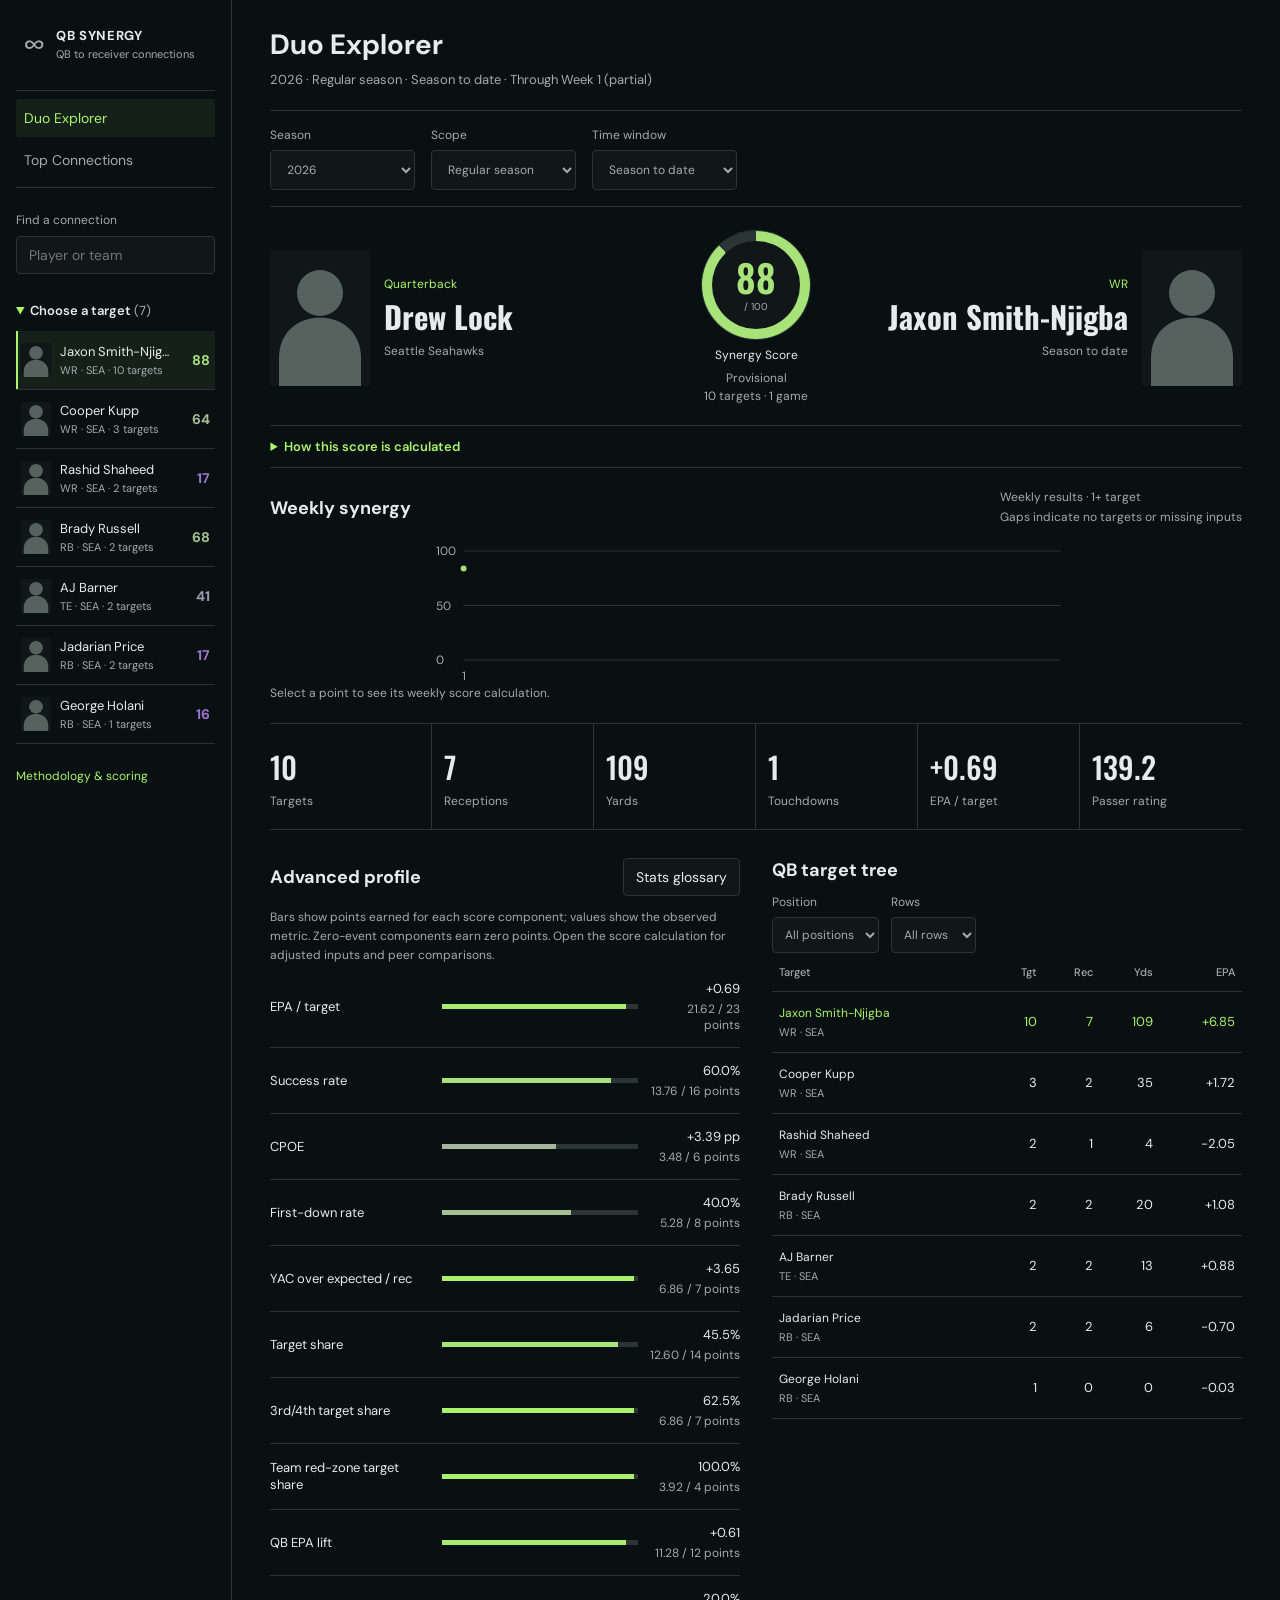
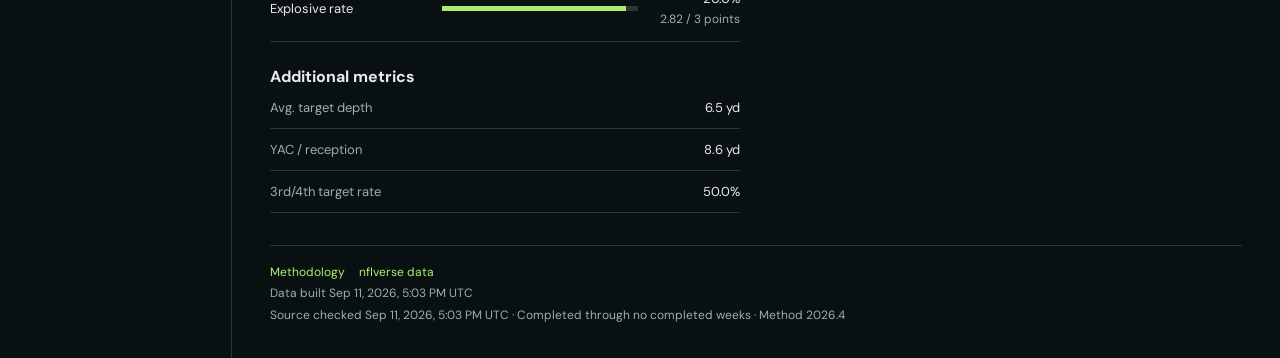
==== commit 41c6fd05: "Add animated score ring to the leading connection" ====
--- a/qb_synergy_dashboard/index.html
+++ b/qb_synergy_dashboard/index.html
@@ -3,7 +3,7 @@
 <title>Duo Explorer &mdash; QB Synergy</title><link rel="icon" href="favicon.svg" type="image/svg+xml">
 <link rel="preconnect" href="https://fonts.googleapis.com"><link rel="preconnect" href="https://fonts.gstatic.com" crossorigin>
 <link href="https://fonts.googleapis.com/css2?family=DM+Sans:wght@400;500;600;700&family=Oswald:wght@500;600;700&display=swap" rel="stylesheet">
-<link rel="stylesheet" href="styles.css?v=2026.4.1"><script src="teams.js" defer></script><script src="score.js?v=2026.4" defer></script><script src="search.js" defer></script><script src="app.js?v=2026.4" defer></script>
+<link rel="stylesheet" href="styles.css?v=2026.4.2"><script src="teams.js" defer></script><script src="score.js?v=2026.4" defer></script><script src="search.js" defer></script><script src="app.js?v=2026.4.2" defer></script>
 </head><body data-page="explorer"><a class="skip" href="#main">Skip to content</a><div class="app">
 <aside class="sidebar"><a class="brand" href="index.html"><span aria-hidden="true">&infin;</span><div><strong>QB SYNERGY</strong><small>QB to receiver connections</small></div></a>
 <nav aria-label="Main navigation"><a data-nav="explorer" href="index.html">Duo Explorer</a><a data-nav="rankings" href="top-connections.html">Top Connections</a></nav>
--- a/qb_synergy_dashboard/styles.css
+++ b/qb_synergy_dashboard/styles.css
@@ -3,17 +3,20 @@
 .app{display:grid;grid-template-columns:232px minmax(0,1fr);min-height:100vh}.sidebar{border-right:1px solid var(--line);padding:24px 16px;min-width:0}.brand{display:flex;align-items:center;gap:12px;color:var(--ink);margin:0 8px 28px}.brand>span{font-size:29px;color:var(--muted)}.brand strong{font-size:13px;letter-spacing:.05em}.brand small{display:block;color:var(--muted);font-size:11px;margin-top:3px}nav{display:grid;border-block:1px solid var(--line);padding:8px 0;gap:4px}nav a{color:var(--muted);padding:10px 8px;border-radius:3px}nav a[aria-current]{color:var(--accent);background:#16201a}.search{position:relative;margin-top:24px}.search input{margin-top:8px}.search-results{position:absolute;z-index:8;background:var(--panel);width:100%;box-shadow:0 2px 8px #0004}.search-results:not(:empty){border:1px solid var(--line)}.search-hit{border:0;border-radius:0;border-bottom:1px solid var(--line);text-align:left;width:100%;font-size:13px;padding:12px}.search-hit small{display:block;color:var(--muted);margin-top:5px}.target-picker{margin-top:16px}.target-picker summary{font-size:13px}.target-picker summary span{color:var(--muted);font-weight:400}.pair{display:grid;grid-template-columns:30px minmax(0,1fr) 26px;gap:9px;align-items:center;width:100%;text-align:left;border:0;border-bottom:1px solid var(--line);background:transparent;border-radius:0;padding:12px 5px}.pair.active{background:#16201a;box-shadow:inset 2px 0 var(--accent)}.pair img{width:30px;height:34px;object-fit:cover}.pair-name{display:block;overflow:hidden;text-overflow:ellipsis;white-space:nowrap;font-size:13px}.pair small{display:block;color:var(--muted);font-size:11px;margin-top:3px}.pair b{color:var(--accent);text-align:right}.method-link{display:block;margin-top:24px;font-size:12px}
 main{padding:28px clamp(20px,3vw,48px) 32px;min-width:0;max-width:1500px;width:100%;margin:auto}.page-header{margin-bottom:20px}.page-header p{color:var(--muted);font-size:13px;line-height:1.6;margin-top:8px}.view-controls{border-block:1px solid var(--line);margin-bottom:24px}.view-controls>summary{font-size:13px}.control-fields{display:flex;gap:16px;padding:0 0 16px;flex-wrap:wrap}.control-fields label{min-width:145px}.control-fields select{min-height:40px}.empty{padding:40px 0;line-height:1.7;color:var(--muted)}.empty h2{color:var(--ink);margin-bottom:10px}.empty a{display:inline-block;margin-top:12px}.muted{color:var(--muted)}footer{border-top:1px solid var(--line);margin-top:32px;padding-top:16px;color:var(--muted);font-size:12px;line-height:1.8}footer a{margin-right:14px}
 .duo{border-bottom:1px solid var(--line);padding:0 0 20px;display:grid;grid-template-columns:minmax(0,1fr) 160px minmax(0,1fr);align-items:center;gap:16px}.player{display:flex;gap:14px;align-items:center;min-width:0}.player.receiver{flex-direction:row-reverse;text-align:right}.portrait{width:100px;height:136px;object-fit:cover;object-position:top}.player h2{font-family:'Oswald',sans-serif;font-size:clamp(22px,2.4vw,34px);line-height:1.15;overflow-wrap:anywhere}.player p{color:var(--muted);font-size:12px;line-height:1.6;margin-top:8px}.position{display:block;font:12px 'DM Sans',sans-serif;color:var(--accent);margin-bottom:7px}.score-block{text-align:center}.score-number{font:600 56px/1 'Oswald',sans-serif;color:var(--accent)}.score-number small{font:14px 'DM Sans',sans-serif;color:var(--muted)}.score-label{font-size:12px;margin-top:8px}.score-status{font-size:12px;line-height:1.5;color:var(--muted);margin-top:6px}.score-explanation{border-bottom:1px solid var(--line)}.score-explanation summary{font-size:13px;color:var(--accent)}.score-detail-grid{display:grid;grid-template-columns:repeat(3,1fr);gap:24px;padding:12px 0 20px}.score-detail-grid h3{margin-bottom:12px}.score-detail-grid p{display:flex;justify-content:space-between;gap:12px;font-size:12px;line-height:1.6;margin:7px 0;color:var(--muted)}.score-detail-grid b{color:var(--ink);white-space:nowrap}.score-explanation>p{font-size:12px;color:var(--muted);line-height:1.6;margin-bottom:16px}.trend{padding:20px 0;border-bottom:1px solid var(--line)}.section-head{display:flex;justify-content:space-between;gap:16px;align-items:center;margin-bottom:12px}.section-head p,.section-note{color:var(--muted);font-size:12px;line-height:1.6}.history{width:100%;height:145px;display:block}.history text{fill:var(--muted);font:12px 'DM Sans',sans-serif}.history line{stroke:var(--line)}.history path{stroke:var(--accent);fill:none;stroke-width:2}.history circle{fill:var(--accent);stroke:var(--bg);stroke-width:2}.history circle:focus{stroke:white}.stats-row{display:grid;grid-template-columns:repeat(6,minmax(0,1fr));border-bottom:1px solid var(--line)}.stat{padding:20px 12px;border-right:1px solid var(--line)}.stat:first-child{padding-left:0}.stat:last-child{border:0}.stat b{display:block;font:500 30px 'Oswald',sans-serif}.stat span{display:block;color:var(--muted);font-size:12px;margin-top:4px}.detail-grid{display:grid;grid-template-columns:1fr 1fr;gap:32px;margin-top:28px}.metric{display:grid;grid-template-columns:160px 1fr 90px;align-items:center;gap:12px;padding:14px 0;border-bottom:1px solid var(--line);font-size:13px}.metric-value{text-align:right;font-variant-numeric:tabular-nums}.metric-value small{display:block;color:var(--muted);font-size:11px;margin-top:4px}.track{height:5px;background:var(--line)}.track i{display:block;height:100%;background:var(--accent)}
-.feature{display:flex;justify-content:space-between;gap:24px;align-items:center;padding:8px 0 24px;border-bottom:1px solid var(--line);margin-bottom:24px}
-.feature>div:first-child{min-width:0}
-.feature h2{font:500 clamp(26px,2.8vw,38px)/1.2 'Oswald',sans-serif;margin:8px 0;overflow-wrap:anywhere}
-.feature p{color:var(--muted);font-size:14px;line-height:1.6}
-.feature .feature-photos{display:flex;flex:0 0 auto;gap:8px}
+.feature{display:grid;grid-template-columns:minmax(0,1fr) auto;gap:12px 24px;align-items:center;padding:8px 0 12px;border-bottom:1px solid var(--line);margin-bottom:24px}
+.feature-summary{min-width:0}
+.feature-summary h2{font:500 clamp(26px,2.8vw,38px)/1.2 'Oswald',sans-serif;margin:8px 0;overflow-wrap:anywhere}
+.feature-summary>p{color:var(--muted);font-size:14px;line-height:1.6}
+.feature .feature-photos{display:flex;align-items:center;gap:16px}
 .feature img{width:104px;height:136px;flex-shrink:0;object-fit:cover;object-position:top}
-.feature-score{color:var(--accent);font-weight:600}
-.rank-controls{display:flex;align-items:flex-end;justify-content:space-between;gap:16px;margin:18px 0}.rank-filters{display:flex;flex-wrap:wrap;gap:12px}.rank-filters label{min-width:85px}.rank-filters select{padding:8px}.rank-summary{margin:10px 0;color:var(--muted);font-size:12px}.table-scroll{overflow-x:auto;max-width:100%;overscroll-behavior-inline:contain}.data-table{width:100%;border-collapse:separate;border-spacing:0;font-size:13px;font-variant-numeric:tabular-nums}.data-table th,.data-table td{padding:13px 10px;text-align:right;border-bottom:1px solid var(--line);white-space:nowrap;background:var(--bg)}.data-table th{font-size:11px;color:var(--muted);font-weight:500}.data-table th button{border:0;background:none;padding:4px;color:inherit;font:inherit}.data-table th button.active{color:var(--accent)}.data-table .identity{text-align:left;min-width:215px;max-width:285px}.data-table .rank{width:38px;text-align:left;color:var(--muted);padding-left:0}.connection-button{background:transparent;border:0;padding:0;text-align:left;display:flex;align-items:center;gap:9px;min-height:36px;max-width:270px}.connection-button img{width:28px;height:34px;object-fit:cover}.connection-button span{overflow:hidden;text-overflow:ellipsis}.connection-button small{display:block;color:var(--muted);font-size:11px;margin-top:4px}.data-table .score{color:var(--accent);font-weight:600}.data-table tbody tr:hover td{background:var(--panel)}.tree .identity{min-width:130px}.tree td,.tree th{padding:12px 7px}.tree .connection-button{font-size:12px}.tree tbody tr.selected td{color:var(--accent)}.changes-note{color:var(--muted);font-size:12px;margin-top:12px;line-height:1.6}.chart-grid{display:grid;grid-template-columns:1fr 1fr;gap:24px;margin-top:32px}.chart-panel{border-block:1px solid var(--line)}.chart-panel>summary{font-size:16px}.chart-panel p{font-size:12px;line-height:1.6;color:var(--muted);margin:6px 0}.scatter svg{width:100%;display:block;margin:16px 0}.scatter text{fill:var(--muted);font:11px 'DM Sans',sans-serif}.scatter line{stroke:var(--line)}.scatter .average{stroke:#798781;stroke-dasharray:4 4}.scatter .dot{cursor:pointer;outline:none}.scatter .dot:hover circle,.scatter .dot:focus circle{stroke:var(--ink);stroke-width:3}.chart-readout{min-height:42px;color:var(--ink)!important}.chart-panel button{font-size:12px;margin-bottom:16px}dialog{background:var(--panel);color:var(--ink);border:1px solid var(--line);padding:24px;max-width:600px;width:calc(100% - 32px);max-height:85svh}dialog::backdrop{background:#000a}.dialog-head{display:flex;justify-content:space-between;align-items:center;gap:16px}dialog dl{display:grid;grid-template-columns:1fr 1fr;gap:20px}dialog dt{color:var(--accent);font-weight:600;margin-bottom:6px}dialog dd{margin:0;line-height:1.6;font-size:13px;color:var(--muted)}.methodology{max-width:900px;padding:32px 24px;margin:auto;line-height:1.7}.methodology h1{margin:24px 0 12px}.methodology h2{margin:28px 0 10px}.methodology p,.methodology li{color:var(--muted)}.methodology table{width:100%;border-collapse:collapse}.methodology td{padding:8px;border-bottom:1px solid var(--line)}
+.feature .score-block{flex:0 0 auto}
+.feature .score-label{color:var(--muted);white-space:nowrap}
+.feature .score-explanation{grid-column:1/-1;min-width:0;border-bottom:0}
+@media(min-width:761px) and (max-width:960px){.feature{grid-template-columns:1fr}.feature .feature-photos{justify-content:center}}
+.rank-controls{display:flex;align-items:flex-end;justify-content:space-between;gap:16px;margin:18px 0}.rank-filters{display:flex;flex-wrap:wrap;gap:12px}.rank-filters label{min-width:85px}.rank-filters select{padding:8px;min-width:0}.rank-summary{margin:10px 0;color:var(--muted);font-size:12px}.table-scroll{overflow-x:auto;max-width:100%;overscroll-behavior-inline:contain}.data-table{width:100%;border-collapse:separate;border-spacing:0;font-size:13px;font-variant-numeric:tabular-nums}.data-table th,.data-table td{padding:13px 10px;text-align:right;border-bottom:1px solid var(--line);white-space:nowrap;background:var(--bg)}.data-table th{font-size:11px;color:var(--muted);font-weight:500}.data-table th button{border:0;background:none;padding:4px;color:inherit;font:inherit}.data-table th button.active{color:var(--accent)}.data-table .identity{text-align:left;min-width:215px;max-width:285px}.data-table .rank{width:38px;text-align:left;color:var(--muted);padding-left:0}.connection-button{background:transparent;border:0;padding:0;text-align:left;display:flex;align-items:center;gap:9px;min-height:36px;max-width:270px}.connection-button img{width:28px;height:34px;object-fit:cover}.connection-button span{overflow:hidden;text-overflow:ellipsis}.connection-button small{display:block;color:var(--muted);font-size:11px;margin-top:4px}.data-table .score{color:var(--accent);font-weight:600}.data-table tbody tr:hover td{background:var(--panel)}.tree .identity{min-width:130px}.tree td,.tree th{padding:12px 7px}.tree .connection-button{font-size:12px}.tree tbody tr.selected td{color:var(--accent)}.changes-note{color:var(--muted);font-size:12px;margin-top:12px;line-height:1.6}.chart-grid{display:grid;grid-template-columns:1fr 1fr;gap:24px;margin-top:32px}.chart-panel{border-block:1px solid var(--line)}.chart-panel>summary{font-size:16px}.chart-panel p{font-size:12px;line-height:1.6;color:var(--muted);margin:6px 0}.scatter svg{width:100%;display:block;margin:16px 0}.scatter text{fill:var(--muted);font:11px 'DM Sans',sans-serif}.scatter line{stroke:var(--line)}.scatter .average{stroke:#798781;stroke-dasharray:4 4}.scatter .dot{cursor:pointer;outline:none}.scatter .dot:hover circle,.scatter .dot:focus circle{stroke:var(--ink);stroke-width:3}.chart-readout{min-height:42px;color:var(--ink)!important}.chart-panel button{font-size:12px;margin-bottom:16px}dialog{background:var(--panel);color:var(--ink);border:1px solid var(--line);padding:24px;max-width:600px;width:calc(100% - 32px);max-height:85svh}dialog::backdrop{background:#000a}.dialog-head{display:flex;justify-content:space-between;align-items:center;gap:16px}dialog dl{display:grid;grid-template-columns:1fr 1fr;gap:20px}dialog dt{color:var(--accent);font-weight:600;margin-bottom:6px}dialog dd{margin:0;line-height:1.6;font-size:13px;color:var(--muted)}.methodology{max-width:900px;padding:32px 24px;margin:auto;line-height:1.7}.methodology h1{margin:24px 0 12px}.methodology h2{margin:28px 0 10px}.methodology p,.methodology li{color:var(--muted)}.methodology table{width:100%;border-collapse:collapse}.methodology td{padding:8px;border-bottom:1px solid var(--line)}
 @media(min-width:761px){.view-controls>summary{display:none}.control-fields{padding-top:16px}.target-picker>summary{cursor:default}}
 @media(max-width:1100px){.portrait{width:70px;height:104px}.duo{grid-template-columns:1fr 120px 1fr}.detail-grid{grid-template-columns:1fr}.metric{grid-template-columns:170px 1fr 100px}.chart-grid{grid-template-columns:1fr}}
-@media(max-width:760px){.app{display:block}.sidebar{border:0;border-bottom:1px solid var(--line);padding:16px}.brand{margin:0 0 12px}.brand small{display:none}nav{display:flex;padding:0;border:0;gap:16px}nav a{padding:9px 0;font-size:13px}nav a[aria-current]{background:none}.search{margin-top:12px}.search>label{position:absolute;clip-path:inset(50%);height:1px;width:1px;overflow:hidden}.search input{margin:0;min-height:42px}.target-picker{margin:0}.target-picker summary{padding-bottom:0}.target-picker[open] summary{padding-bottom:12px}#pairList{display:flex;overflow:auto}.pair{min-width:190px}.method-link{display:none}main{padding:20px 16px 28px}.page-header{margin-bottom:12px}h1{font-size:24px}.page-header p{font-size:12px}.view-controls{margin-bottom:20px}.control-fields{gap:12px}.control-fields label{min-width:calc(50% - 6px);flex:1}.control-fields label:last-child{width:100%}.duo{grid-template-columns:minmax(0,1fr) 90px minmax(0,1fr);gap:8px}.player,.player.receiver{display:block;text-align:left}.player.receiver{text-align:right}.portrait{width:58px;height:72px;margin-bottom:8px}.player h2{font-size:22px}.player p{font-size:11px}.position{font-size:11px}.score-number{font-size:42px}.score-number small{font-size:11px}.score-status{font-size:11px}.score-detail-grid{grid-template-columns:1fr;gap:12px}.stats-row{grid-template-columns:repeat(3,1fr)}.stat{padding:14px 10px}.stat:nth-child(3){border-right:0}.stat:nth-child(-n+3){border-bottom:1px solid var(--line)}.stat:nth-child(4){padding-left:0}.stat b{font-size:26px}.metric{grid-template-columns:120px minmax(35px,1fr) 75px;gap:10px;font-size:12px}.feature{display:grid;grid-template-columns:minmax(0,1fr) 128px;gap:12px;padding:4px 0 20px}.feature h2{font-size:26px}.feature p{font-size:13px}.feature .feature-photos{gap:0}.feature img{width:64px;height:84px}.rank-controls{align-items:stretch;flex-direction:column}.rank-filters{display:grid;grid-template-columns:1fr 1fr;gap:12px}.rank-filters label{min-width:0}.rank-controls>button{align-self:flex-start}.data-table th,.data-table td{padding:12px 8px}.leaderboard{min-width:790px}.leaderboard .rank{position:sticky;left:0;z-index:2;width:32px;min-width:32px;padding-left:4px}.leaderboard .identity{position:sticky;left:32px;z-index:2;min-width:154px;max-width:154px;width:154px}.leaderboard .score{position:sticky;left:186px;z-index:2;min-width:52px;box-shadow:1px 0 var(--line)}.leaderboard .connection-button{max-width:138px;white-space:normal;font-size:12px}.leaderboard .connection-button img{display:none}.tree .identity{min-width:120px}.tree{min-width:440px}.history{height:135px}.section-head{align-items:flex-start}.section-head p{text-align:right}.chart-grid{margin-top:24px}dialog dl{grid-template-columns:1fr}footer{font-size:11px}}
+@media(max-width:760px){.app{display:block}.sidebar{border:0;border-bottom:1px solid var(--line);padding:16px}.brand{margin:0 0 12px}.brand small{display:none}nav{display:flex;padding:0;border:0;gap:16px}nav a{padding:9px 0;font-size:13px}nav a[aria-current]{background:none}.search{margin-top:12px}.search>label{position:absolute;clip-path:inset(50%);height:1px;width:1px;overflow:hidden}.search input{margin:0;min-height:42px}.target-picker{margin:0}.target-picker summary{padding-bottom:0}.target-picker[open] summary{padding-bottom:12px}#pairList{display:flex;overflow:auto}.pair{min-width:190px}.method-link{display:none}main{padding:20px 16px 28px}.page-header{margin-bottom:12px}h1{font-size:24px}.page-header p{font-size:12px}.view-controls{margin-bottom:20px}.control-fields{gap:12px}.control-fields label{min-width:calc(50% - 6px);flex:1}.control-fields label:last-child{width:100%}.duo{grid-template-columns:minmax(0,1fr) 90px minmax(0,1fr);gap:8px}.player,.player.receiver{display:block;text-align:left}.player.receiver{text-align:right}.portrait{width:58px;height:72px;margin-bottom:8px}.player h2{font-size:22px}.player p{font-size:11px}.position{font-size:11px}.score-number{font-size:42px}.score-number small{font-size:11px}.score-status{font-size:11px}.score-detail-grid{grid-template-columns:1fr;gap:12px}.stats-row{grid-template-columns:repeat(3,1fr)}.stat{padding:14px 10px}.stat:nth-child(3){border-right:0}.stat:nth-child(-n+3){border-bottom:1px solid var(--line)}.stat:nth-child(4){padding-left:0}.stat b{font-size:26px}.metric{grid-template-columns:120px minmax(35px,1fr) 75px;gap:10px;font-size:12px}.feature{grid-template-columns:1fr;gap:12px;padding:4px 0 8px}.feature-summary h2{font-size:26px}.feature-summary>p{font-size:13px}.feature .feature-photos{justify-content:center;gap:16px}.feature img{width:80px;height:104px}.rank-controls{align-items:stretch;flex-direction:column}.rank-filters{display:grid;grid-template-columns:1fr 1fr;gap:12px}.rank-filters label{min-width:0}.rank-controls>button{align-self:flex-start}.data-table th,.data-table td{padding:12px 8px}.leaderboard{min-width:790px}.leaderboard .rank{position:sticky;left:0;z-index:2;width:32px;min-width:32px;padding-left:4px}.leaderboard .identity{position:sticky;left:32px;z-index:2;min-width:154px;max-width:154px;width:154px}.leaderboard .score{position:sticky;left:186px;z-index:2;min-width:52px;box-shadow:1px 0 var(--line)}.leaderboard .connection-button{max-width:138px;white-space:normal;font-size:12px}.leaderboard .connection-button img{display:none}.tree .identity{min-width:120px}.tree{min-width:440px}.history{height:135px}.section-head{align-items:flex-start}.section-head p{text-align:right}.chart-grid{margin-top:24px}dialog dl{grid-template-columns:1fr}footer{font-size:11px}}
 .rank-controls{display:block}.rank-control-body{display:flex;align-items:end;justify-content:space-between;gap:16px}.rank-controls>summary{font-size:13px}
 .detail-grid>section{min-width:0}
 .score-detail-grid p{align-items:flex-start;font-size:13px}.score-detail-grid p>span{min-width:0}.score-detail-grid p small,.score-penalties small{display:block;font-size:12px;line-height:1.6;margin-top:5px;color:var(--muted)}.raw-profile-heading{margin-top:24px}.raw-metric{display:flex;justify-content:space-between;gap:16px;padding:12px 0;border-bottom:1px solid var(--line);color:var(--muted);font-size:13px}.raw-metric b{color:var(--ink);font-weight:400;font-variant-numeric:tabular-nums}.metric-value small{font-size:12px}
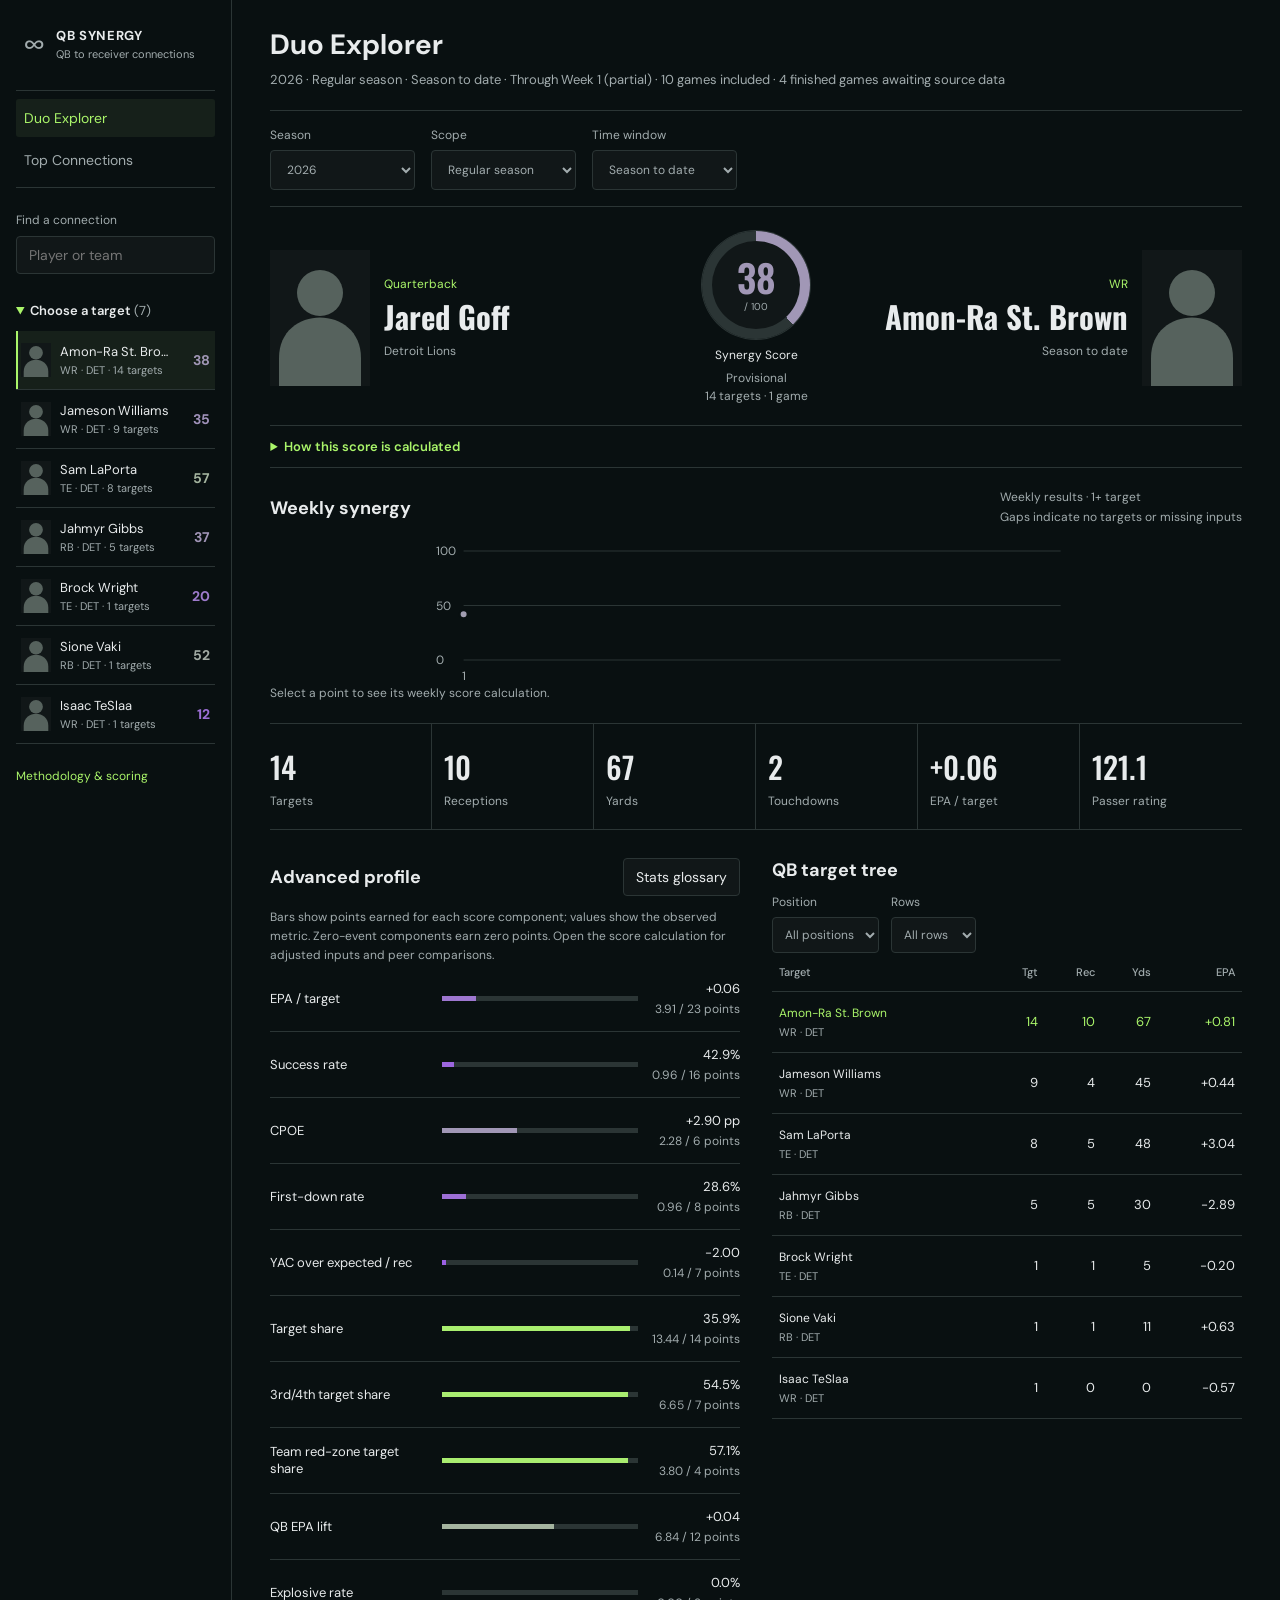
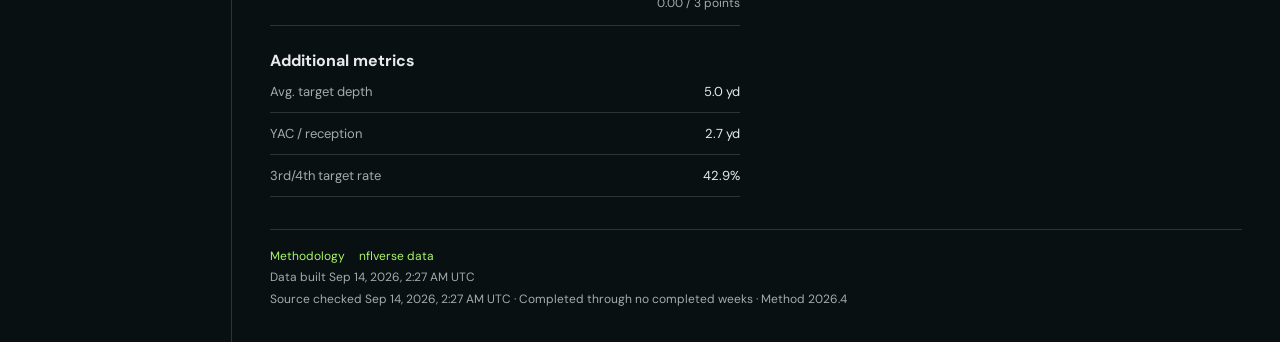
==== commit a1860c93: "Publish available games while reporting delayed source coverage" ====
--- a/qb_synergy_dashboard/index.html
+++ b/qb_synergy_dashboard/index.html
@@ -3,7 +3,7 @@
 <title>Duo Explorer &mdash; QB Synergy</title><link rel="icon" href="favicon.svg" type="image/svg+xml">
 <link rel="preconnect" href="https://fonts.googleapis.com"><link rel="preconnect" href="https://fonts.gstatic.com" crossorigin>
 <link href="https://fonts.googleapis.com/css2?family=DM+Sans:wght@400;500;600;700&family=Oswald:wght@500;600;700&display=swap" rel="stylesheet">
-<link rel="stylesheet" href="styles.css?v=2026.4.2"><script src="teams.js" defer></script><script src="score.js?v=2026.4" defer></script><script src="search.js" defer></script><script src="app.js?v=2026.4.2" defer></script>
+<link rel="stylesheet" href="styles.css?v=2026.4.2"><script src="teams.js" defer></script><script src="score.js?v=2026.4" defer></script><script src="search.js" defer></script><script src="app.js?v=2026.4.3" defer></script>
 </head><body data-page="explorer"><a class="skip" href="#main">Skip to content</a><div class="app">
 <aside class="sidebar"><a class="brand" href="index.html"><span aria-hidden="true">&infin;</span><div><strong>QB SYNERGY</strong><small>QB to receiver connections</small></div></a>
 <nav aria-label="Main navigation"><a data-nav="explorer" href="index.html">Duo Explorer</a><a data-nav="rankings" href="top-connections.html">Top Connections</a></nav>
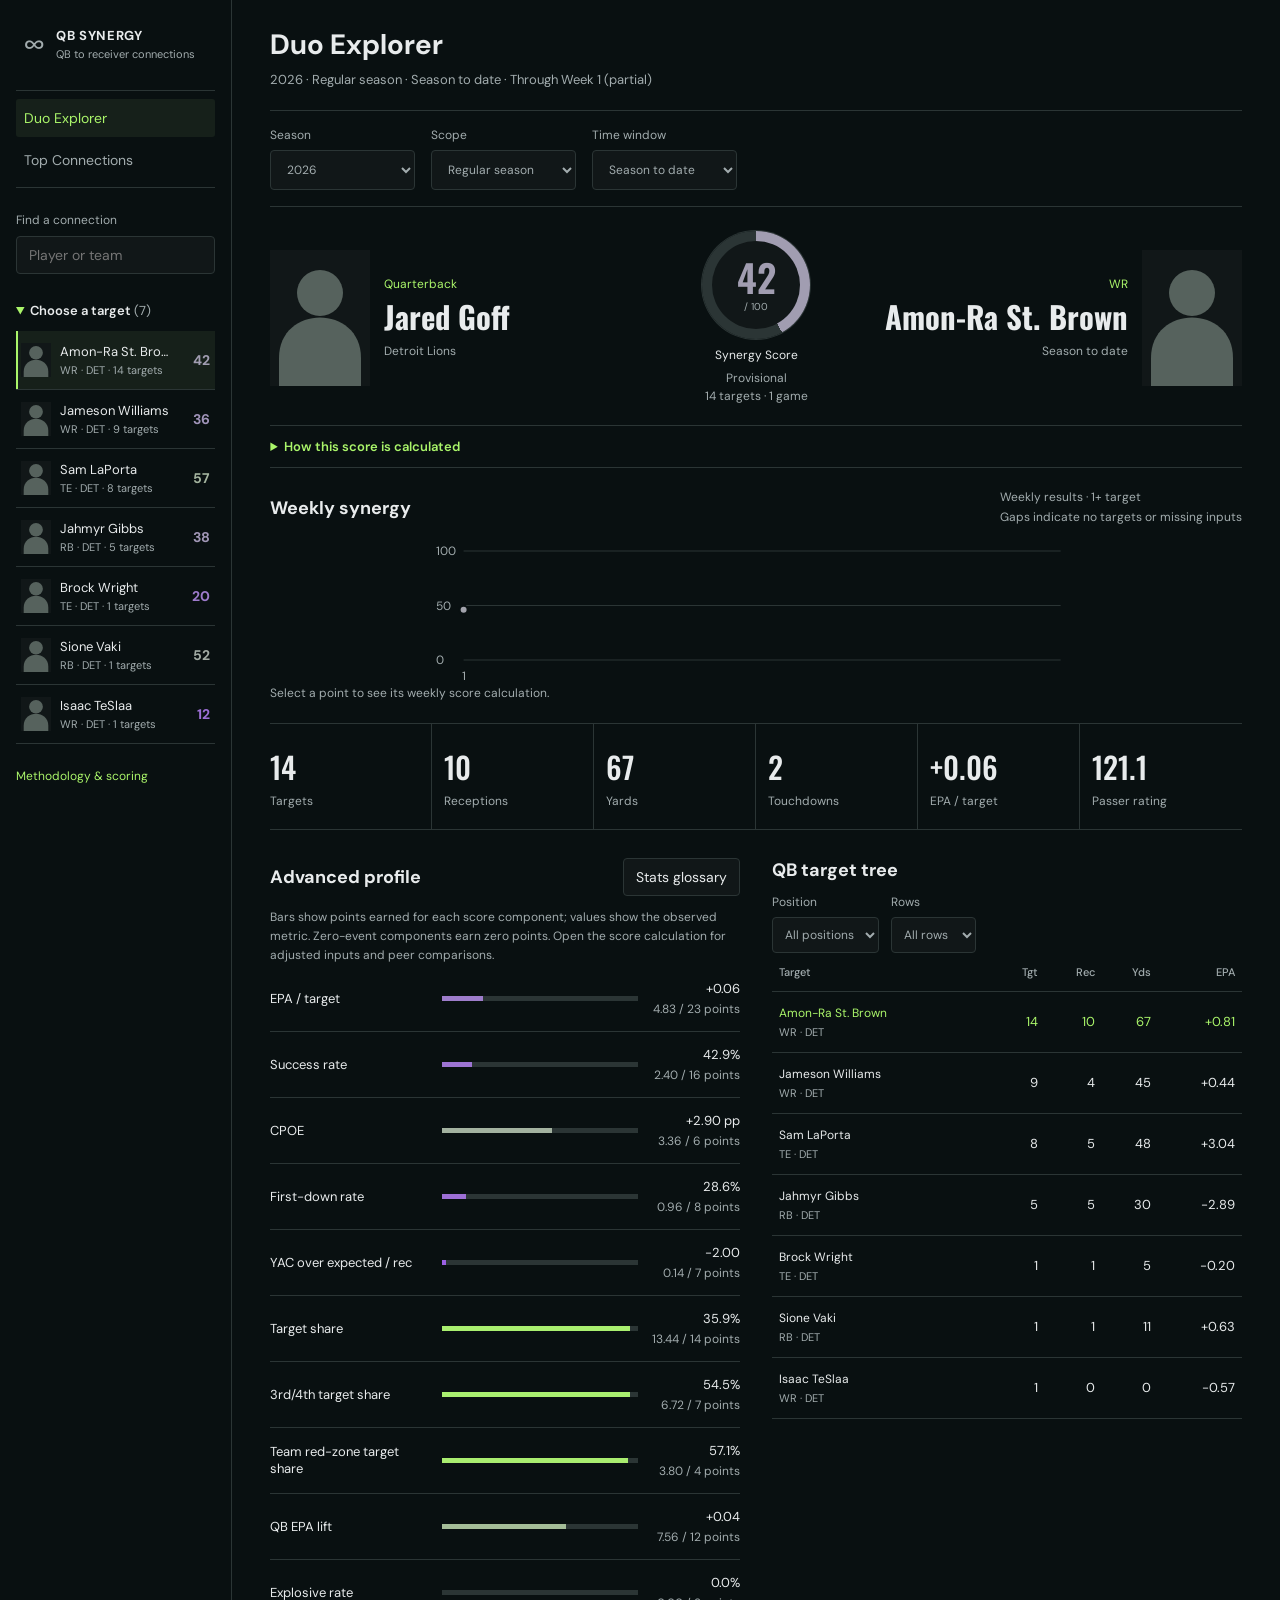
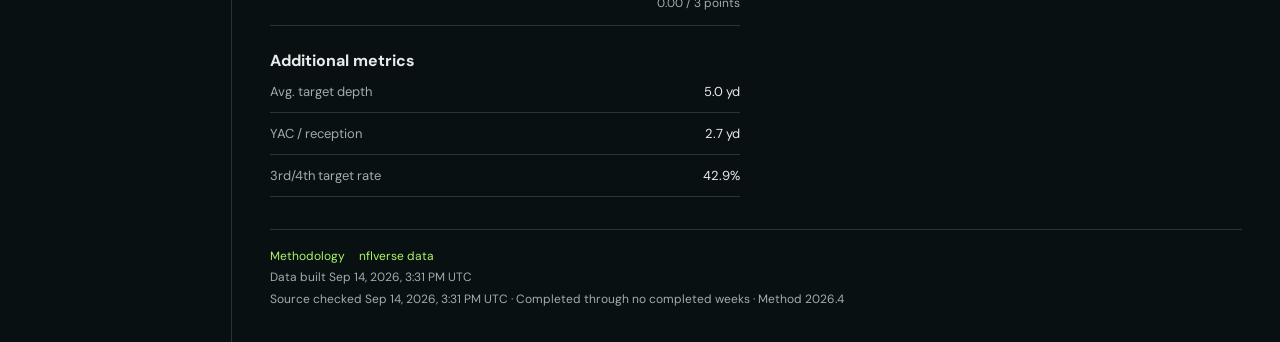
==== commit 038023a7: "Schedule daily QB Synergy refresh for 4 a.m. Central" ====
--- a/qb_synergy_dashboard/index.html
+++ b/qb_synergy_dashboard/index.html
@@ -3,7 +3,7 @@
 <title>Duo Explorer &mdash; QB Synergy</title><link rel="icon" href="favicon.svg" type="image/svg+xml">
 <link rel="preconnect" href="https://fonts.googleapis.com"><link rel="preconnect" href="https://fonts.gstatic.com" crossorigin>
 <link href="https://fonts.googleapis.com/css2?family=DM+Sans:wght@400;500;600;700&family=Oswald:wght@500;600;700&display=swap" rel="stylesheet">
-<link rel="stylesheet" href="styles.css?v=2026.4.2"><script src="teams.js" defer></script><script src="score.js?v=2026.4" defer></script><script src="search.js" defer></script><script src="app.js?v=2026.4.3" defer></script>
+<link rel="stylesheet" href="styles.css?v=2026.4.2"><script src="teams.js" defer></script><script src="score.js?v=2026.4" defer></script><script src="search.js" defer></script><script src="app.js?v=2026.4.4" defer></script>
 </head><body data-page="explorer"><a class="skip" href="#main">Skip to content</a><div class="app">
 <aside class="sidebar"><a class="brand" href="index.html"><span aria-hidden="true">&infin;</span><div><strong>QB SYNERGY</strong><small>QB to receiver connections</small></div></a>
 <nav aria-label="Main navigation"><a data-nav="explorer" href="index.html">Duo Explorer</a><a data-nav="rankings" href="top-connections.html">Top Connections</a></nav>
